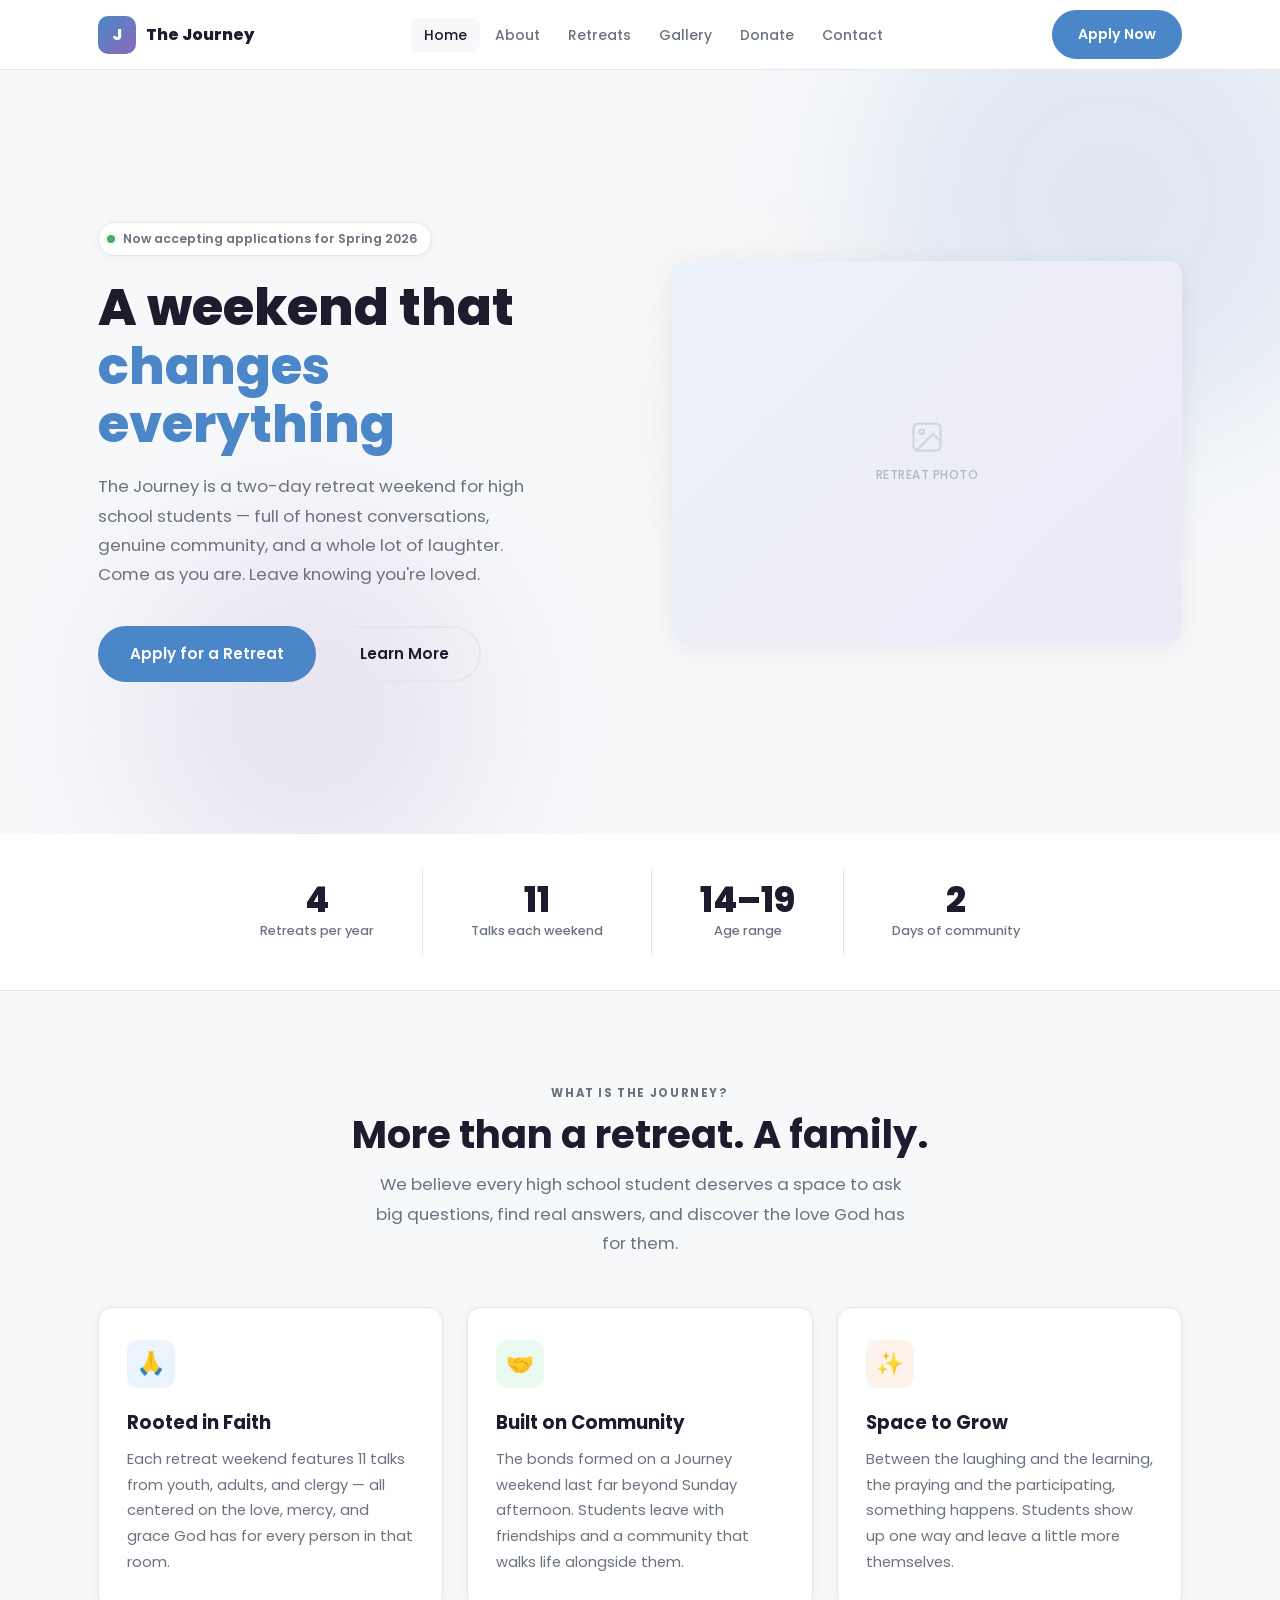
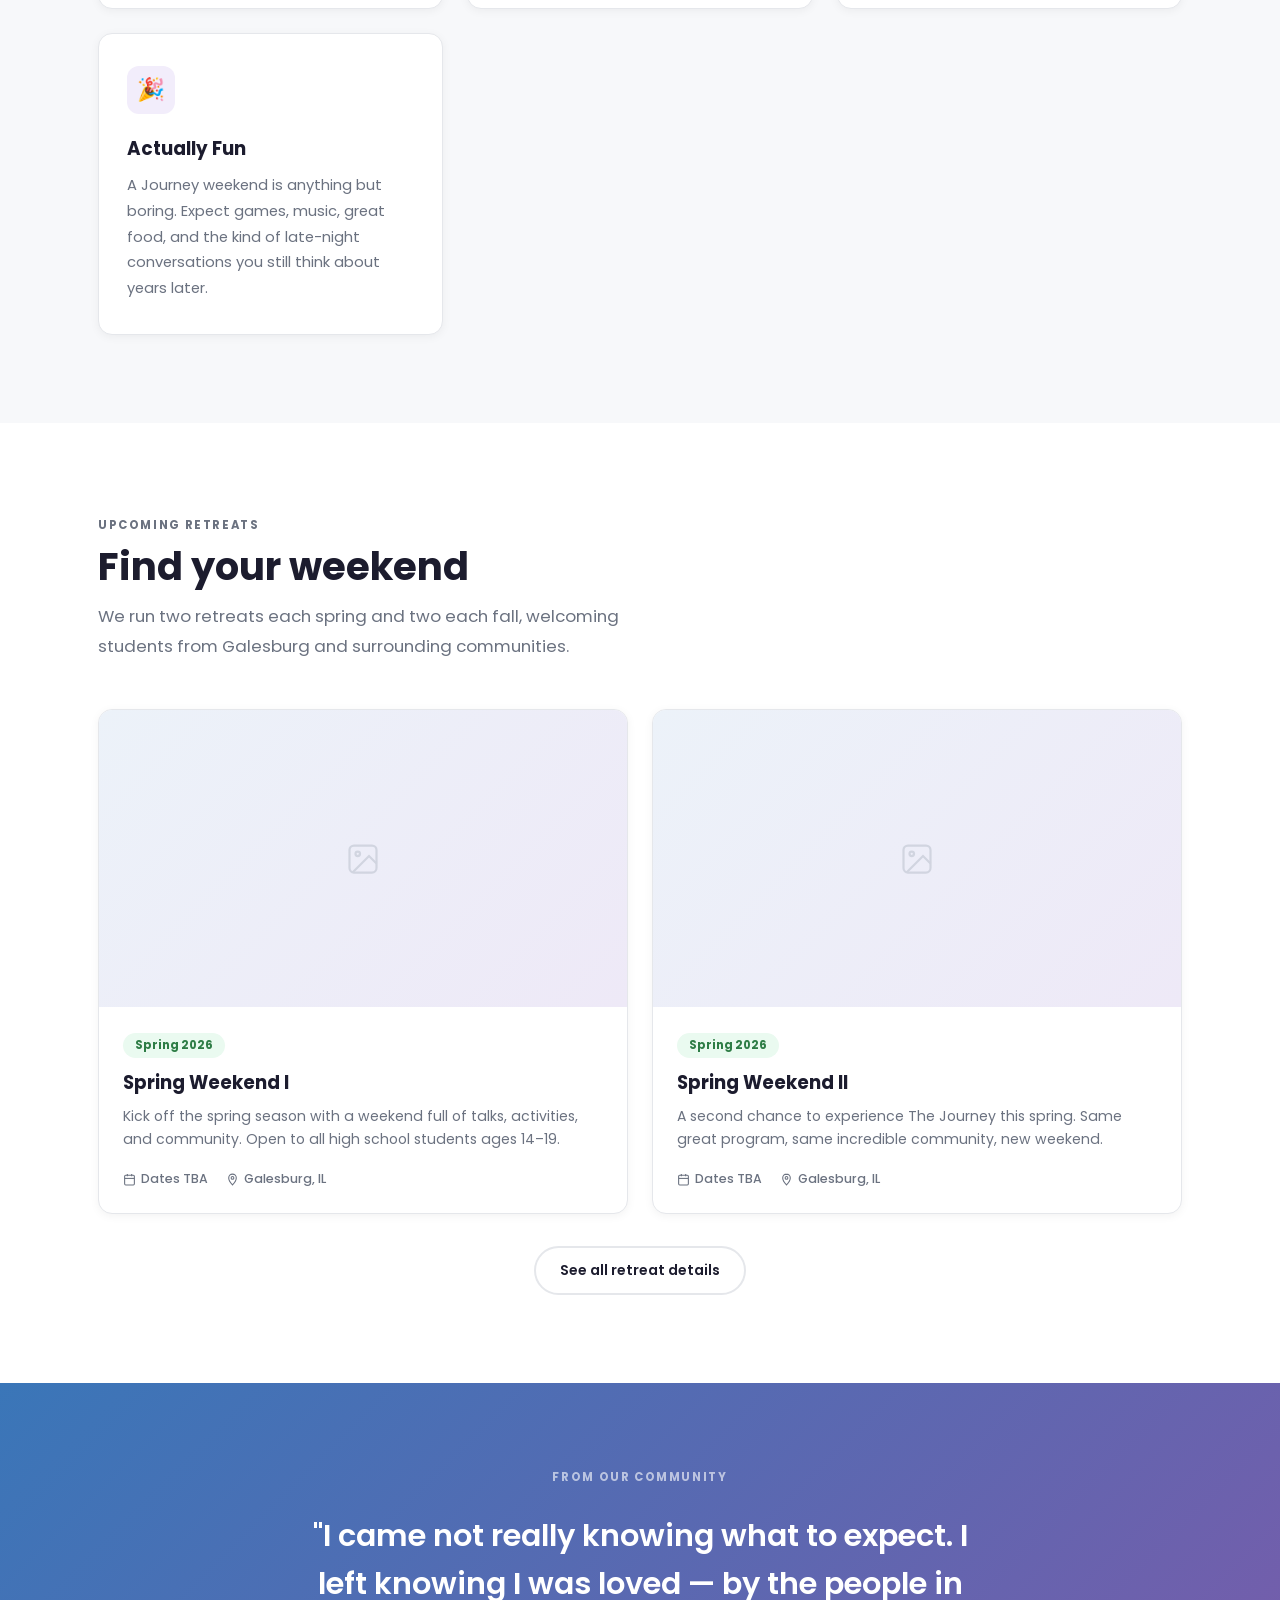
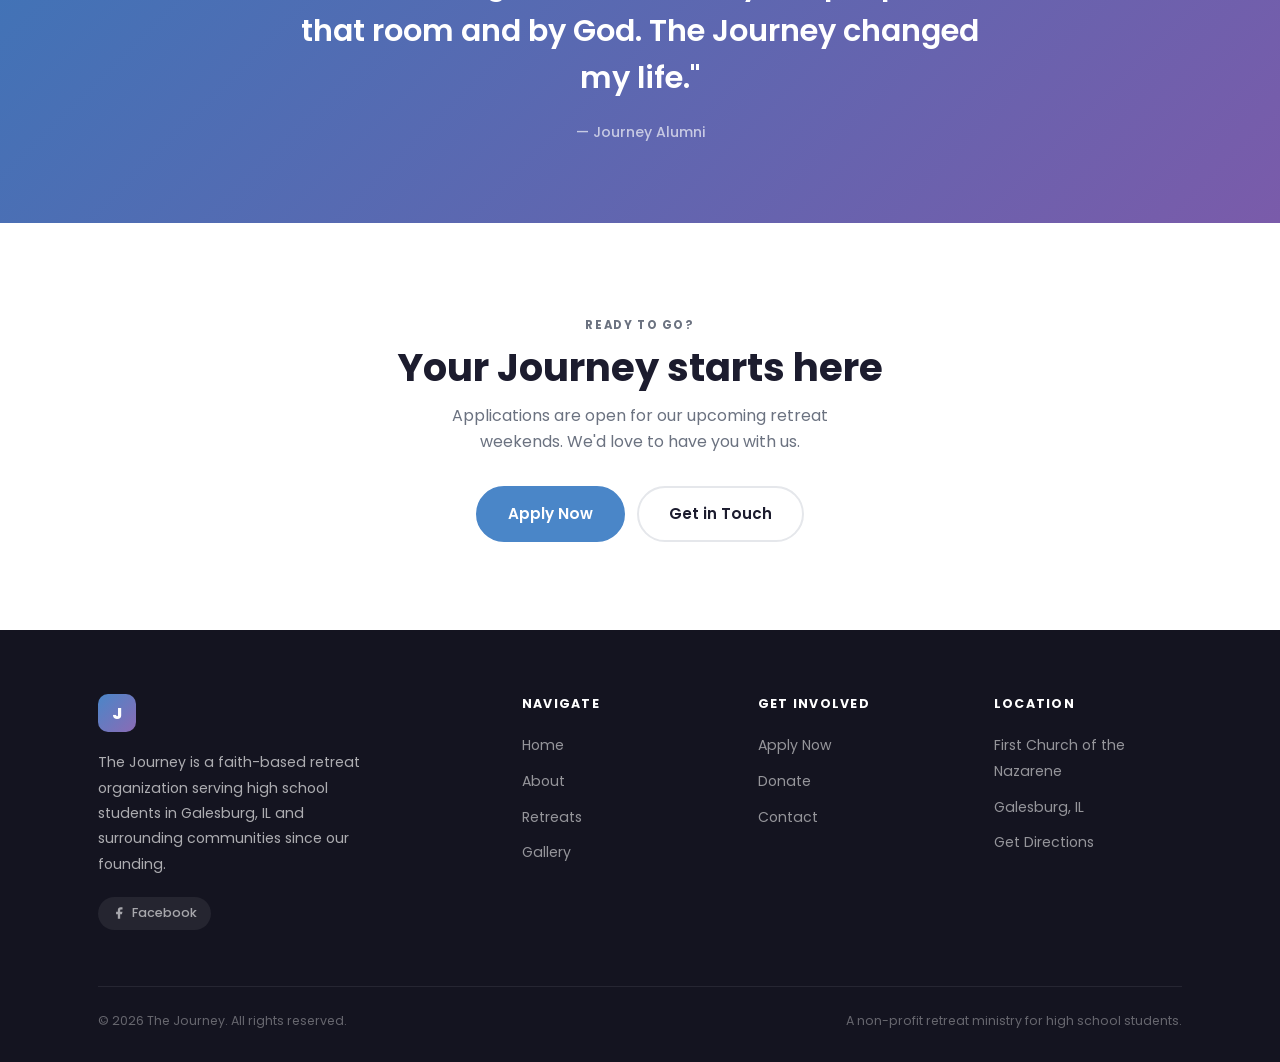
==== index.html @ 5b90a351 "Initial site build for The Journey Plain HTML/CSS/JS static site with 7 pages (Home, About, Retreats" ====
<!DOCTYPE html>
<html lang="en">
<head>
  <meta charset="UTF-8" />
  <meta name="viewport" content="width=device-width, initial-scale=1.0" />
  <title>The Journey — Retreat Weekends for High School Students</title>
  <meta name="description" content="The Journey hosts faith-based retreat weekends for high school students in the Galesburg, IL area. A weekend of laughter, growth, faith, and friendship." />
  <link rel="stylesheet" href="css/styles.css" />
</head>
<body>

  <!-- ===== NAVBAR ===== -->
  <nav class="navbar">
    <div class="container">
      <a href="index.html" class="nav-logo">
        <div class="logo-mark">J</div>
        The Journey
      </a>
      <ul class="nav-links">
        <li><a href="index.html" class="active">Home</a></li>
        <li><a href="about.html">About</a></li>
        <li><a href="retreats.html">Retreats</a></li>
        <li><a href="gallery.html">Gallery</a></li>
        <li><a href="donate.html">Donate</a></li>
        <li><a href="contact.html">Contact</a></li>
      </ul>
      <div class="nav-right">
        <a href="application.html" class="btn btn-primary">Apply Now</a>
        <button class="hamburger" aria-label="Open menu">
          <span></span><span></span><span></span>
        </button>
      </div>
    </div>
  </nav>

  <!-- Mobile Menu -->
  <div class="mobile-menu">
    <a href="index.html">Home</a>
    <a href="about.html">About</a>
    <a href="retreats.html">Retreats</a>
    <a href="gallery.html">Gallery</a>
    <a href="donate.html">Donate</a>
    <a href="contact.html">Contact</a>
    <a href="application.html" class="btn btn-primary">Apply Now</a>
  </div>

  <!-- ===== HERO ===== -->
  <section class="hero">
    <div class="hero-blobs">
      <div class="blob blob-1"></div>
      <div class="blob blob-2"></div>
      <div class="blob blob-3"></div>
    </div>
    <div class="container">
      <div class="hero-content">
        <div class="hero-badge">
          <span class="badge-dot"></span>
          Now accepting applications for Spring 2026
        </div>
        <h1>A weekend that <em>changes everything</em></h1>
        <p class="hero-desc">
          The Journey is a two-day retreat weekend for high school students — full of honest conversations,
          genuine community, and a whole lot of laughter. Come as you are. Leave knowing you're loved.
        </p>
        <div class="hero-actions">
          <a href="application.html" class="btn btn-primary btn-lg">Apply for a Retreat</a>
          <a href="about.html" class="btn btn-ghost btn-lg">Learn More</a>
        </div>
      </div>
      <div class="hero-img-wrap">
        <div class="img-ph">
          <svg viewBox="0 0 24 24" fill="none" stroke="currentColor" stroke-width="1.5">
            <rect x="3" y="3" width="18" height="18" rx="3"/>
            <circle cx="8.5" cy="8.5" r="1.5"/>
            <path d="M21 15l-5-5L5 21"/>
          </svg>
          Retreat Photo
        </div>
      </div>
    </div>
  </section>

  <!-- ===== STATS BAR ===== -->
  <div class="stats-bar">
    <div class="container">
      <div class="stats-grid">
        <div class="stat">
          <div class="stat-num">4</div>
          <div class="stat-label">Retreats per year</div>
        </div>
        <div class="stat">
          <div class="stat-num">11</div>
          <div class="stat-label">Talks each weekend</div>
        </div>
        <div class="stat">
          <div class="stat-num">14–19</div>
          <div class="stat-label">Age range</div>
        </div>
        <div class="stat">
          <div class="stat-num">2</div>
          <div class="stat-label">Days of community</div>
        </div>
      </div>
    </div>
  </div>

  <!-- ===== WHAT IS THE JOURNEY ===== -->
  <section class="section-alt">
    <div class="container">
      <div class="tc">
        <span class="eyebrow">What is The Journey?</span>
        <h2>More than a retreat. A family.</h2>
        <p class="section-lead">
          We believe every high school student deserves a space to ask big questions,
          find real answers, and discover the love God has for them.
        </p>
      </div>
      <div class="cards-grid">
        <div class="card">
          <div class="card-icon card-icon-blue">🙏</div>
          <h3>Rooted in Faith</h3>
          <p>
            Each retreat weekend features 11 talks from youth, adults, and clergy — all centered
            on the love, mercy, and grace God has for every person in that room.
          </p>
        </div>
        <div class="card">
          <div class="card-icon card-icon-green">🤝</div>
          <h3>Built on Community</h3>
          <p>
            The bonds formed on a Journey weekend last far beyond Sunday afternoon.
            Students leave with friendships and a community that walks life alongside them.
          </p>
        </div>
        <div class="card">
          <div class="card-icon card-icon-orange">✨</div>
          <h3>Space to Grow</h3>
          <p>
            Between the laughing and the learning, the praying and the participating,
            something happens. Students show up one way and leave a little more themselves.
          </p>
        </div>
        <div class="card">
          <div class="card-icon card-icon-purple">🎉</div>
          <h3>Actually Fun</h3>
          <p>
            A Journey weekend is anything but boring. Expect games, music, great food,
            and the kind of late-night conversations you still think about years later.
          </p>
        </div>
      </div>
    </div>
  </section>

  <!-- ===== UPCOMING RETREATS ===== -->
  <section>
    <div class="container">
      <span class="eyebrow">Upcoming Retreats</span>
      <h2>Find your weekend</h2>
      <p class="section-lead">
        We run two retreats each spring and two each fall, welcoming students from Galesburg
        and surrounding communities.
      </p>
      <div class="retreat-cards">
        <div class="retreat-card">
          <div class="img-ph">
            <svg viewBox="0 0 24 24" fill="none" stroke="currentColor" stroke-width="1.5">
              <rect x="3" y="3" width="18" height="18" rx="3"/>
              <circle cx="8.5" cy="8.5" r="1.5"/>
              <path d="M21 15l-5-5L5 21"/>
            </svg>
          </div>
          <div class="retreat-card-body">
            <span class="tag tag-spring">Spring 2026</span>
            <h3>Spring Weekend I</h3>
            <p>Kick off the spring season with a weekend full of talks, activities, and community. Open to all high school students ages 14–19.</p>
            <div class="retreat-meta">
              <span>
                <svg viewBox="0 0 24 24" fill="none" stroke="currentColor" stroke-width="2"><rect x="3" y="4" width="18" height="18" rx="2"/><line x1="16" y1="2" x2="16" y2="6"/><line x1="8" y1="2" x2="8" y2="6"/><line x1="3" y1="10" x2="21" y2="10"/></svg>
                Dates TBA
              </span>
              <span>
                <svg viewBox="0 0 24 24" fill="none" stroke="currentColor" stroke-width="2"><path d="M12 2C8.13 2 5 5.13 5 9c0 5.25 7 13 7 13s7-7.75 7-13c0-3.87-3.13-7-7-7z"/><circle cx="12" cy="9" r="2.5"/></svg>
                Galesburg, IL
              </span>
            </div>
          </div>
        </div>
        <div class="retreat-card">
          <div class="img-ph">
            <svg viewBox="0 0 24 24" fill="none" stroke="currentColor" stroke-width="1.5">
              <rect x="3" y="3" width="18" height="18" rx="3"/>
              <circle cx="8.5" cy="8.5" r="1.5"/>
              <path d="M21 15l-5-5L5 21"/>
            </svg>
          </div>
          <div class="retreat-card-body">
            <span class="tag tag-spring">Spring 2026</span>
            <h3>Spring Weekend II</h3>
            <p>A second chance to experience The Journey this spring. Same great program, same incredible community, new weekend.</p>
            <div class="retreat-meta">
              <span>
                <svg viewBox="0 0 24 24" fill="none" stroke="currentColor" stroke-width="2"><rect x="3" y="4" width="18" height="18" rx="2"/><line x1="16" y1="2" x2="16" y2="6"/><line x1="8" y1="2" x2="8" y2="6"/><line x1="3" y1="10" x2="21" y2="10"/></svg>
                Dates TBA
              </span>
              <span>
                <svg viewBox="0 0 24 24" fill="none" stroke="currentColor" stroke-width="2"><path d="M12 2C8.13 2 5 5.13 5 9c0 5.25 7 13 7 13s7-7.75 7-13c0-3.87-3.13-7-7-7z"/><circle cx="12" cy="9" r="2.5"/></svg>
                Galesburg, IL
              </span>
            </div>
          </div>
        </div>
      </div>
      <div style="text-align:center; margin-top: 32px;">
        <a href="retreats.html" class="btn btn-ghost">See all retreat details</a>
      </div>
    </div>
  </section>

  <!-- ===== QUOTE BAND ===== -->
  <div class="quote-band">
    <div class="container">
      <span class="eyebrow">From our community</span>
      <p class="quote-text">
        "I came not really knowing what to expect. I left knowing I was loved — by the people in that room
        and by God. The Journey changed my life."
      </p>
      <p class="quote-attr">— Journey Alumni</p>
    </div>
  </div>

  <!-- ===== CTA SECTION ===== -->
  <section class="cta-section">
    <div class="container">
      <span class="eyebrow">Ready to go?</span>
      <h2>Your Journey starts here</h2>
      <p>Applications are open for our upcoming retreat weekends. We'd love to have you with us.</p>
      <div class="cta-actions">
        <a href="application.html" class="btn btn-primary btn-lg">Apply Now</a>
        <a href="contact.html" class="btn btn-ghost btn-lg">Get in Touch</a>
      </div>
    </div>
  </section>

  <!-- ===== FOOTER ===== -->
  <footer>
    <div class="container">
      <div class="footer-grid">
        <div class="footer-brand">
          <div class="logo-mark">J</div>
          <p>
            The Journey is a faith-based retreat organization serving high school students
            in Galesburg, IL and surrounding communities since our founding.
          </p>
          <div class="footer-social">
            <a href="#" class="social-pill" aria-label="Facebook">
              <svg viewBox="0 0 24 24" fill="currentColor"><path d="M18 2h-3a5 5 0 00-5 5v3H7v4h3v8h4v-8h3l1-4h-4V7a1 1 0 011-1h3z"/></svg>
              Facebook
            </a>
          </div>
        </div>
        <div class="footer-col">
          <h4>Navigate</h4>
          <ul>
            <li><a href="index.html">Home</a></li>
            <li><a href="about.html">About</a></li>
            <li><a href="retreats.html">Retreats</a></li>
            <li><a href="gallery.html">Gallery</a></li>
          </ul>
        </div>
        <div class="footer-col">
          <h4>Get Involved</h4>
          <ul>
            <li><a href="application.html">Apply Now</a></li>
            <li><a href="donate.html">Donate</a></li>
            <li><a href="contact.html">Contact</a></li>
          </ul>
        </div>
        <div class="footer-col">
          <h4>Location</h4>
          <ul>
            <li><a href="#">First Church of the Nazarene</a></li>
            <li><a href="#">Galesburg, IL</a></li>
            <li><a href="contact.html">Get Directions</a></li>
          </ul>
        </div>
      </div>
      <div class="footer-bottom">
        <span>&copy; 2026 The Journey. All rights reserved.</span>
        <span>A non-profit retreat ministry for high school students.</span>
      </div>
    </div>
  </footer>

  <script src="js/main.js"></script>
</body>
</html>
---- css/styles.css ----
/* ============================================================
   The Journey — Main Stylesheet
   ============================================================ */

/* ----- Google Fonts ----- */
@import url('https://fonts.googleapis.com/css2?family=Poppins:wght@400;500;600;700;800&display=swap');

/* ----- Reset ----- */
*, *::before, *::after { box-sizing: border-box; margin: 0; padding: 0; }
html { scroll-behavior: smooth; }
body { font-family: 'Poppins', sans-serif; color: var(--text); background: var(--bg); line-height: 1.6; -webkit-font-smoothing: antialiased; }
img { max-width: 100%; display: block; }
a { color: inherit; text-decoration: none; }
button { cursor: pointer; font-family: 'Poppins', sans-serif; }

/* ----- Design Tokens ----- */
:root {
  --blue:    #4A86C8;
  --green:   #52A66A;
  --orange:  #E88040;
  --purple:  #8B6BB5;

  --blue-light:   #EBF3FC;
  --green-light:  #EAFAF0;
  --orange-light: #FDF3EB;
  --purple-light: #F2EDFB;

  --bg:      #FFFFFF;
  --bg-alt:  #F7F8FA;
  --text:    #1C1C2E;
  --muted:   #6B7280;
  --border:  #E5E7EB;

  --radius:    14px;
  --radius-sm: 8px;
  --shadow:    0 4px 28px rgba(0,0,0,0.07);
  --shadow-sm: 0 2px 10px rgba(0,0,0,0.05);

  --nav-h: 70px;
  --max-w: 1140px;
}

/* ----- Layout ----- */
.container { max-width: var(--max-w); margin: 0 auto; padding: 0 28px; }
section { padding: 88px 0; }
.section-alt { background: var(--bg-alt); }

/* ----- Typography ----- */
h1 { font-size: clamp(2rem, 5vw, 3.2rem); font-weight: 800; line-height: 1.15; }
h2 { font-size: clamp(1.6rem, 3.5vw, 2.4rem); font-weight: 700; line-height: 1.2; }
h3 { font-size: 1.15rem; font-weight: 700; }
h4 { font-size: 0.95rem; font-weight: 600; }

.eyebrow {
  display: inline-block;
  font-size: 0.72rem;
  font-weight: 700;
  letter-spacing: 0.14em;
  text-transform: uppercase;
  color: var(--muted);
  margin-bottom: 10px;
}

.section-lead {
  font-size: 1.05rem;
  color: var(--muted);
  max-width: 540px;
  margin-top: 12px;
  line-height: 1.75;
}

.tc { text-align: center; }
.tc .section-lead { margin-left: auto; margin-right: auto; }

/* ----- Color Bar Decorator ----- */
.color-bar {
  display: flex;
  gap: 5px;
  margin-bottom: 18px;
}
.color-bar span {
  display: block;
  height: 4px;
  border-radius: 100px;
}
.color-bar .cb-blue   { width: 28px; background: var(--blue); }
.color-bar .cb-green  { width: 18px; background: var(--green); }
.color-bar .cb-orange { width: 12px; background: var(--orange); }
.color-bar .cb-purple { width: 20px; background: var(--purple); }

/* ----- Buttons ----- */
.btn {
  display: inline-flex;
  align-items: center;
  gap: 8px;
  padding: 11px 24px;
  border-radius: 100px;
  font-weight: 600;
  font-size: 0.88rem;
  border: 2px solid transparent;
  transition: all 0.2s;
}
.btn-primary {
  background: var(--blue);
  color: #fff;
  border-color: var(--blue);
}
.btn-primary:hover {
  background: #3a76b5;
  border-color: #3a76b5;
  transform: translateY(-1px);
  box-shadow: 0 6px 18px rgba(74,134,200,0.32);
}
.btn-ghost {
  background: transparent;
  color: var(--text);
  border-color: var(--border);
}
.btn-ghost:hover {
  border-color: var(--blue);
  color: var(--blue);
}
.btn-white {
  background: #fff;
  color: var(--blue);
  border-color: #fff;
}
.btn-white:hover {
  background: #EBF3FC;
  box-shadow: 0 4px 14px rgba(0,0,0,0.1);
}
.btn-lg { padding: 14px 30px; font-size: 0.95rem; }
.btn svg { width: 16px; height: 16px; flex-shrink: 0; }


/* ================================================================
   NAVBAR
   ================================================================ */
.navbar {
  position: sticky;
  top: 0;
  z-index: 200;
  height: var(--nav-h);
  background: rgba(255,255,255,0.95);
  backdrop-filter: blur(12px);
  border-bottom: 1px solid var(--border);
}
.navbar .container {
  height: 100%;
  display: flex;
  align-items: center;
  justify-content: space-between;
  gap: 24px;
}

/* Logo */
.nav-logo {
  display: flex;
  align-items: center;
  gap: 10px;
  font-weight: 800;
  font-size: 1rem;
  color: var(--text);
  white-space: nowrap;
}
.logo-mark {
  width: 38px;
  height: 38px;
  border-radius: 10px;
  background: linear-gradient(135deg, var(--blue) 0%, var(--purple) 100%);
  display: flex;
  align-items: center;
  justify-content: center;
  color: #fff;
  font-weight: 800;
  font-size: 1rem;
  flex-shrink: 0;
}
/* When actual logo image is swapped in */
.logo-mark img { width: 100%; height: 100%; object-fit: contain; border-radius: 10px; }

/* Links */
.nav-links {
  display: flex;
  list-style: none;
  gap: 2px;
}
.nav-links a {
  padding: 7px 13px;
  border-radius: var(--radius-sm);
  font-size: 0.87rem;
  font-weight: 500;
  color: var(--muted);
  transition: color 0.18s, background 0.18s;
}
.nav-links a:hover,
.nav-links a.active {
  color: var(--text);
  background: var(--bg-alt);
}
.nav-right { display: flex; align-items: center; gap: 10px; }

/* Hamburger */
.hamburger {
  display: none;
  flex-direction: column;
  gap: 5px;
  background: none;
  border: none;
  padding: 6px;
}
.hamburger span {
  display: block;
  width: 22px;
  height: 2px;
  background: var(--text);
  border-radius: 2px;
  transition: all 0.28s;
}
.hamburger.open span:nth-child(1) { transform: translateY(7px) rotate(45deg); }
.hamburger.open span:nth-child(2) { opacity: 0; }
.hamburger.open span:nth-child(3) { transform: translateY(-7px) rotate(-45deg); }

/* Mobile Nav Overlay */
.mobile-menu {
  display: none;
  position: fixed;
  inset: 0;
  top: var(--nav-h);
  background: #fff;
  z-index: 190;
  flex-direction: column;
  padding: 32px 28px;
  gap: 6px;
  border-top: 1px solid var(--border);
}
.mobile-menu.open { display: flex; }
.mobile-menu a {
  padding: 13px 0;
  font-size: 1.1rem;
  font-weight: 600;
  color: var(--text);
  border-bottom: 1px solid var(--border);
}
.mobile-menu a:last-of-type { border-bottom: none; }
.mobile-menu .btn { margin-top: 16px; width: fit-content; }


/* ================================================================
   FOOTER
   ================================================================ */
footer {
  background: #141420;
  color: rgba(255,255,255,0.65);
  padding: 64px 0 32px;
}
.footer-grid {
  display: grid;
  grid-template-columns: 2fr 1fr 1fr 1fr;
  gap: 48px;
  margin-bottom: 56px;
}
.footer-brand .logo-mark { margin-bottom: 18px; }
.footer-brand p { font-size: 0.88rem; line-height: 1.8; max-width: 270px; }

.footer-social { display: flex; gap: 10px; margin-top: 20px; }
.social-pill {
  display: flex;
  align-items: center;
  gap: 6px;
  padding: 6px 14px;
  border-radius: 100px;
  background: rgba(255,255,255,0.07);
  font-size: 0.8rem;
  font-weight: 500;
  color: rgba(255,255,255,0.6);
  transition: background 0.2s, color 0.2s;
}
.social-pill:hover { background: rgba(255,255,255,0.14); color: #fff; }
.social-pill svg { width: 14px; height: 14px; }

.footer-col h4 {
  color: #fff;
  font-size: 0.78rem;
  font-weight: 700;
  letter-spacing: 0.1em;
  text-transform: uppercase;
  margin-bottom: 18px;
}
.footer-col ul { list-style: none; display: flex; flex-direction: column; gap: 10px; }
.footer-col a {
  font-size: 0.88rem;
  color: rgba(255,255,255,0.55);
  transition: color 0.18s;
}
.footer-col a:hover { color: #fff; }

.footer-bottom {
  border-top: 1px solid rgba(255,255,255,0.08);
  padding-top: 24px;
  display: flex;
  justify-content: space-between;
  align-items: center;
  font-size: 0.78rem;
  color: rgba(255,255,255,0.35);
  flex-wrap: wrap;
  gap: 8px;
}


/* ================================================================
   IMAGE PLACEHOLDERS
   ================================================================ */
.img-ph {
  background: linear-gradient(135deg, #ECF2F9 0%, #EEE9F7 100%);
  display: flex;
  flex-direction: column;
  align-items: center;
  justify-content: center;
  gap: 10px;
  color: #b0b8c4;
  font-size: 0.76rem;
  font-weight: 500;
  letter-spacing: 0.04em;
  text-transform: uppercase;
}
.img-ph svg { opacity: 0.45; width: 36px; height: 36px; }


/* ================================================================
   PAGE HERO (inner pages)
   ================================================================ */
.page-hero {
  background: var(--bg-alt);
  padding: 64px 0 52px;
  border-bottom: 1px solid var(--border);
}
.page-hero .color-bar { margin-bottom: 14px; }
.page-hero h1 { margin-bottom: 10px; }
.page-hero .section-lead { margin-top: 0; }
.page-hero.tc .section-lead { margin-left: auto; margin-right: auto; }


/* ================================================================
   HOME — HERO
   ================================================================ */
.hero {
  position: relative;
  min-height: calc(92vh - var(--nav-h));
  display: flex;
  align-items: center;
  overflow: hidden;
  background: var(--bg-alt);
}
.hero-blobs {
  position: absolute;
  inset: 0;
  pointer-events: none;
  overflow: hidden;
}
.blob {
  position: absolute;
  border-radius: 50%;
  filter: blur(72px);
  opacity: 0.13;
}
.blob-1 { width: 500px; height: 500px; background: var(--blue);   top: -120px; right: -80px; }
.blob-2 { width: 360px; height: 360px; background: var(--purple); bottom: -60px; left: 10%;  }
.blob-3 { width: 240px; height: 240px; background: var(--orange); top: 30%;    right: 28%; opacity: 0.09; }

.hero .container {
  position: relative;
  z-index: 1;
  display: grid;
  grid-template-columns: 1fr 1fr;
  gap: 64px;
  align-items: center;
  padding-top: 64px;
  padding-bottom: 64px;
}
.hero-badge {
  display: inline-flex;
  align-items: center;
  gap: 8px;
  background: #fff;
  border: 1px solid var(--border);
  border-radius: 100px;
  padding: 6px 14px 6px 8px;
  font-size: 0.77rem;
  font-weight: 600;
  color: var(--muted);
  margin-bottom: 22px;
  box-shadow: var(--shadow-sm);
}
.badge-dot {
  width: 8px;
  height: 8px;
  border-radius: 50%;
  background: var(--green);
  box-shadow: 0 0 0 3px var(--green-light);
}
.hero h1 { margin-bottom: 18px; }
.hero h1 em { font-style: normal; color: var(--blue); }
.hero-desc {
  font-size: 1.05rem;
  color: var(--muted);
  line-height: 1.75;
  margin-bottom: 36px;
  max-width: 440px;
}
.hero-actions { display: flex; gap: 12px; flex-wrap: wrap; }

.hero-img-wrap {
  border-radius: var(--radius);
  overflow: hidden;
  box-shadow: var(--shadow);
}
.hero-img-wrap .img-ph { aspect-ratio: 4/3; width: 100%; }


/* ================================================================
   HOME — STATS BAR
   ================================================================ */
.stats-bar {
  background: #fff;
  border-bottom: 1px solid var(--border);
  padding: 36px 0;
}
.stats-grid {
  display: flex;
  justify-content: center;
  align-items: center;
  gap: 0;
  flex-wrap: wrap;
}
.stat {
  text-align: center;
  padding: 12px 48px;
  border-right: 1px solid var(--border);
}
.stat:last-child { border-right: none; }
.stat-num {
  font-size: 2.2rem;
  font-weight: 800;
  color: var(--text);
  line-height: 1;
  margin-bottom: 4px;
}
.stat-label {
  font-size: 0.8rem;
  color: var(--muted);
  font-weight: 500;
}


/* ================================================================
   HOME — CARDS GRID (What is The Journey)
   ================================================================ */
.cards-grid {
  display: grid;
  grid-template-columns: repeat(auto-fit, minmax(270px, 1fr));
  gap: 24px;
  margin-top: 48px;
}
.card {
  background: #fff;
  border: 1px solid var(--border);
  border-radius: var(--radius);
  padding: 32px 28px;
  box-shadow: var(--shadow-sm);
  transition: transform 0.22s, box-shadow 0.22s;
}
.card:hover { transform: translateY(-5px); box-shadow: var(--shadow); }
.card-icon {
  width: 48px;
  height: 48px;
  border-radius: 12px;
  display: flex;
  align-items: center;
  justify-content: center;
  font-size: 1.4rem;
  margin-bottom: 20px;
}
.card-icon-blue   { background: var(--blue-light); }
.card-icon-green  { background: var(--green-light); }
.card-icon-orange { background: var(--orange-light); }
.card-icon-purple { background: var(--purple-light); }
.card h3 { margin-bottom: 10px; }
.card p { color: var(--muted); font-size: 0.92rem; line-height: 1.75; }


/* ================================================================
   HOME — RETREATS PREVIEW
   ================================================================ */
.retreat-cards { display: grid; grid-template-columns: 1fr 1fr; gap: 24px; margin-top: 48px; }
.retreat-card {
  background: #fff;
  border: 1px solid var(--border);
  border-radius: var(--radius);
  overflow: hidden;
  box-shadow: var(--shadow-sm);
  transition: transform 0.22s, box-shadow 0.22s;
}
.retreat-card:hover { transform: translateY(-5px); box-shadow: var(--shadow); }
.retreat-card .img-ph { aspect-ratio: 16/9; width: 100%; }
.retreat-card-body { padding: 24px; }
.tag {
  display: inline-block;
  padding: 3px 12px;
  border-radius: 100px;
  font-size: 0.72rem;
  font-weight: 700;
  margin-bottom: 10px;
}
.tag-spring { background: var(--green-light); color: #2e7d46; }
.tag-fall   { background: var(--orange-light); color: #b55a1a; }
.tag-blue   { background: var(--blue-light);   color: #2a62a0; }
.tag-purple { background: var(--purple-light); color: #62449a; }
.retreat-card h3 { margin-bottom: 8px; }
.retreat-card p  { color: var(--muted); font-size: 0.88rem; line-height: 1.65; margin-bottom: 18px; }
.retreat-meta {
  display: flex;
  gap: 18px;
  font-size: 0.78rem;
  color: var(--muted);
  font-weight: 500;
}
.retreat-meta span { display: flex; align-items: center; gap: 5px; }
.retreat-meta svg { width: 13px; height: 13px; }


/* ================================================================
   HOME — QUOTE BAND
   ================================================================ */
.quote-band {
  background: linear-gradient(135deg, #3a76b8 0%, #7a5baa 100%);
  color: #fff;
  text-align: center;
  padding: 80px 0;
}
.quote-band .eyebrow { color: rgba(255,255,255,0.6); }
.quote-text {
  font-size: clamp(1.3rem, 3vw, 1.9rem);
  font-weight: 600;
  line-height: 1.55;
  max-width: 680px;
  margin: 16px auto 20px;
}
.quote-attr {
  font-size: 0.88rem;
  color: rgba(255,255,255,0.65);
  font-weight: 500;
}


/* ================================================================
   HOME — CTA SECTION
   ================================================================ */
.cta-section {
  text-align: center;
}
.cta-section h2 { margin-bottom: 12px; }
.cta-section p  { color: var(--muted); max-width: 460px; margin: 0 auto 32px; font-size: 1rem; }
.cta-actions { display: flex; justify-content: center; gap: 12px; flex-wrap: wrap; }


/* ================================================================
   ABOUT PAGE
   ================================================================ */
.split-grid {
  display: grid;
  grid-template-columns: 1fr 1fr;
  gap: 72px;
  align-items: center;
}
.split-grid.reverse { direction: rtl; }
.split-grid.reverse > * { direction: ltr; }

.split-img {
  border-radius: var(--radius);
  overflow: hidden;
  box-shadow: var(--shadow);
}
.split-img .img-ph { aspect-ratio: 5/4; width: 100%; }

.split-text .color-bar { margin-bottom: 12px; }
.split-text h2 { margin-bottom: 14px; }
.split-text p   { color: var(--muted); line-height: 1.8; font-size: 0.95rem; margin-bottom: 14px; }
.split-text p:last-of-type { margin-bottom: 24px; }

/* Values */
.values-grid {
  display: grid;
  grid-template-columns: repeat(2, 1fr);
  gap: 20px;
  margin-top: 48px;
}
.value-card {
  background: #fff;
  border: 1px solid var(--border);
  border-radius: var(--radius);
  padding: 26px 24px;
  box-shadow: var(--shadow-sm);
}
.value-card .card-icon { margin-bottom: 14px; }
.value-card h3 { font-size: 1rem; margin-bottom: 8px; }
.value-card p  { font-size: 0.87rem; color: var(--muted); line-height: 1.7; }

/* Team */
.team-grid {
  display: grid;
  grid-template-columns: repeat(auto-fit, minmax(200px, 1fr));
  gap: 24px;
  margin-top: 48px;
}
.team-card { text-align: center; }
.team-avatar {
  border-radius: var(--radius);
  overflow: hidden;
  margin-bottom: 14px;
  box-shadow: var(--shadow-sm);
}
.team-avatar .img-ph { aspect-ratio: 1; width: 100%; }
.team-card h3 { font-size: 0.95rem; margin-bottom: 3px; }
.team-card p  { font-size: 0.8rem;  color: var(--muted); }


/* ================================================================
   RETREATS PAGE
   ================================================================ */
.expect-grid {
  display: grid;
  grid-template-columns: repeat(auto-fit, minmax(260px, 1fr));
  gap: 24px;
  margin-top: 48px;
}

/* Schedule */
.schedule-card {
  background: #fff;
  border: 1px solid var(--border);
  border-radius: var(--radius);
  overflow: hidden;
  box-shadow: var(--shadow-sm);
}
.schedule-head {
  padding: 18px 24px;
  font-size: 0.88rem;
  font-weight: 700;
  color: #fff;
}
.schedule-head-blue   { background: var(--blue); }
.schedule-head-orange { background: var(--orange); }
.schedule-item {
  display: flex;
  gap: 16px;
  padding: 14px 24px;
  border-bottom: 1px solid var(--border);
  font-size: 0.88rem;
}
.schedule-item:last-child { border-bottom: none; }
.sched-time { color: var(--muted); font-size: 0.75rem; font-weight: 600; min-width: 56px; padding-top: 2px; }
.sched-desc { line-height: 1.55; }

/* Upcoming retreats */
.upcoming-grid { display: flex; flex-direction: column; gap: 14px; margin-top: 48px; }
.upcoming-item {
  display: flex;
  align-items: center;
  justify-content: space-between;
  gap: 20px;
  background: #fff;
  border: 1px solid var(--border);
  border-radius: var(--radius);
  padding: 20px 24px;
  box-shadow: var(--shadow-sm);
  transition: transform 0.2s;
}
.upcoming-item:hover { transform: translateX(4px); }
.upcoming-date-box { text-align: center; min-width: 52px; }
.up-month { font-size: 0.65rem; font-weight: 700; text-transform: uppercase; letter-spacing: 0.08em; color: var(--muted); }
.up-day   { font-size: 2rem; font-weight: 800; line-height: 1; color: var(--text); }
.upcoming-divider { width: 1px; background: var(--border); align-self: stretch; }
.upcoming-info { flex: 1; }
.upcoming-info h4 { margin-bottom: 4px; }
.upcoming-info p  { font-size: 0.83rem; color: var(--muted); }

/* FAQ */
.faq-list { margin-top: 48px; display: flex; flex-direction: column; gap: 12px; }
.faq-item {
  background: #fff;
  border: 1px solid var(--border);
  border-radius: var(--radius);
  overflow: hidden;
}
.faq-question {
  width: 100%;
  text-align: left;
  padding: 20px 24px;
  background: none;
  border: none;
  font-size: 0.95rem;
  font-weight: 600;
  color: var(--text);
  display: flex;
  justify-content: space-between;
  align-items: center;
  gap: 16px;
}
.faq-question svg { flex-shrink: 0; transition: transform 0.25s; }
.faq-item.open .faq-question svg { transform: rotate(180deg); }
.faq-answer {
  display: none;
  padding: 0 24px 20px;
  font-size: 0.9rem;
  color: var(--muted);
  line-height: 1.75;
}
.faq-item.open .faq-answer { display: block; }


/* ================================================================
   GALLERY PAGE
   ================================================================ */
.gallery-filters {
  display: flex;
  gap: 8px;
  flex-wrap: wrap;
  margin-bottom: 40px;
}
.filter-btn {
  padding: 7px 18px;
  border-radius: 100px;
  border: 1.5px solid var(--border);
  background: #fff;
  font-size: 0.83rem;
  font-weight: 600;
  color: var(--muted);
  transition: all 0.18s;
}
.filter-btn:hover,
.filter-btn.active {
  border-color: var(--blue);
  background: var(--blue-light);
  color: var(--blue);
}
.gallery-grid {
  display: grid;
  grid-template-columns: repeat(3, 1fr);
  gap: 16px;
}
.g-item { border-radius: var(--radius-sm); overflow: hidden; }
.g-item .img-ph { width: 100%; aspect-ratio: 4/3; }
.g-item.wide { grid-column: span 2; }
.g-item.wide .img-ph { aspect-ratio: 16/7; }
.g-item.tall .img-ph { aspect-ratio: 3/4; }


/* ================================================================
   DONATE PAGE
   ================================================================ */
.donate-split {
  display: grid;
  grid-template-columns: 1fr 1.15fr;
  gap: 72px;
  align-items: start;
}
.impact-list { display: flex; flex-direction: column; gap: 18px; margin-top: 32px; }
.impact-item { display: flex; gap: 16px; align-items: flex-start; }
.impact-icon {
  width: 44px;
  height: 44px;
  border-radius: 10px;
  display: flex;
  align-items: center;
  justify-content: center;
  font-size: 1.2rem;
  flex-shrink: 0;
}
.impact-item h4 { margin-bottom: 3px; font-size: 0.92rem; }
.impact-item p  { font-size: 0.84rem; color: var(--muted); line-height: 1.65; }

.donate-box {
  background: #fff;
  border: 1px solid var(--border);
  border-radius: var(--radius);
  padding: 38px 36px;
  box-shadow: var(--shadow);
}
.donate-box h3 { margin-bottom: 24px; }

.amount-grid {
  display: grid;
  grid-template-columns: repeat(3, 1fr);
  gap: 10px;
  margin-bottom: 16px;
}
.amount-btn {
  padding: 14px 8px;
  border: 2px solid var(--border);
  border-radius: 10px;
  background: #fff;
  font-size: 1rem;
  font-weight: 700;
  color: var(--text);
  transition: all 0.18s;
}
.amount-btn:hover,
.amount-btn.active {
  border-color: var(--blue);
  background: var(--blue-light);
  color: var(--blue);
}

.form-group { margin-bottom: 18px; }
.form-group label {
  display: block;
  font-size: 0.82rem;
  font-weight: 600;
  margin-bottom: 7px;
  color: var(--text);
}
.form-group input,
.form-group select,
.form-group textarea {
  width: 100%;
  padding: 11px 15px;
  border: 1.5px solid var(--border);
  border-radius: var(--radius-sm);
  font-family: 'Poppins', sans-serif;
  font-size: 0.88rem;
  color: var(--text);
  outline: none;
  transition: border-color 0.18s, box-shadow 0.18s;
  background: #fff;
}
.form-group input:focus,
.form-group select:focus,
.form-group textarea:focus {
  border-color: var(--blue);
  box-shadow: 0 0 0 3px rgba(74,134,200,0.12);
}
.form-note { font-size: 0.76rem; color: var(--muted); margin-top: 12px; text-align: center; }


/* ================================================================
   CONTACT PAGE
   ================================================================ */
.contact-split {
  display: grid;
  grid-template-columns: 1fr 1.4fr;
  gap: 72px;
  align-items: start;
}
.contact-info-list { display: flex; flex-direction: column; gap: 24px; }
.ci-item { display: flex; gap: 16px; align-items: flex-start; }
.ci-icon {
  width: 44px;
  height: 44px;
  border-radius: 10px;
  display: flex;
  align-items: center;
  justify-content: center;
  font-size: 1.15rem;
  flex-shrink: 0;
}
.ci-item h4 { margin-bottom: 3px; }
.ci-item p  { font-size: 0.88rem; color: var(--muted); line-height: 1.6; }
.ci-item a  { color: var(--blue); }

.contact-form-box {
  background: #fff;
  border: 1px solid var(--border);
  border-radius: var(--radius);
  padding: 38px 36px;
  box-shadow: var(--shadow);
}
.contact-form-box h3 { margin-bottom: 24px; }
.form-row { display: grid; grid-template-columns: 1fr 1fr; gap: 16px; }
.form-group textarea { resize: vertical; min-height: 130px; }


/* ================================================================
   APPLICATION PAGE
   ================================================================ */
.app-wrap { max-width: 860px; margin: 0 auto; }
.app-intro {
  background: var(--blue-light);
  border: 1px solid #cfe0f5;
  border-radius: var(--radius);
  padding: 24px 28px;
  margin-bottom: 36px;
  display: flex;
  gap: 16px;
  align-items: flex-start;
}
.app-intro-icon { font-size: 1.5rem; flex-shrink: 0; margin-top: 2px; }
.app-intro h4 { margin-bottom: 4px; }
.app-intro p  { font-size: 0.88rem; color: var(--muted); line-height: 1.65; }

.jotform-frame {
  border-radius: var(--radius);
  overflow: hidden;
  border: 1px solid var(--border);
  box-shadow: var(--shadow-sm);
}
.jotform-frame iframe {
  display: block;
  width: 100%;
  border: none;
}


/* ================================================================
   RESPONSIVE
   ================================================================ */
@media (max-width: 960px) {
  .hero .container  { grid-template-columns: 1fr; text-align: center; gap: 40px; padding-top: 52px; padding-bottom: 52px; }
  .hero-desc        { max-width: 520px; margin-left: auto; margin-right: auto; }
  .hero-actions     { justify-content: center; }
  .hero-img-wrap    { max-width: 480px; margin: 0 auto; }

  .split-grid,
  .donate-split,
  .contact-split    { grid-template-columns: 1fr; gap: 40px; }
  .split-grid.reverse { direction: ltr; }

  .retreat-cards    { grid-template-columns: 1fr; }

  .footer-grid      { grid-template-columns: 1fr 1fr; gap: 36px; }

  .gallery-grid     { grid-template-columns: repeat(2, 1fr); }
  .g-item.wide      { grid-column: span 2; }
  .g-item.tall .img-ph { aspect-ratio: 4/3; }
}

@media (max-width: 680px) {
  section { padding: 60px 0; }
  .container { padding: 0 20px; }

  .nav-links, .nav-right .btn { display: none; }
  .hamburger { display: flex; }

  .stat { padding: 10px 28px; }

  .values-grid { grid-template-columns: 1fr; }
  .form-row    { grid-template-columns: 1fr; }
  .amount-grid { grid-template-columns: repeat(2, 1fr); }

  .footer-grid { grid-template-columns: 1fr; gap: 28px; }

  .gallery-grid { grid-template-columns: 1fr; }
  .g-item.wide  { grid-column: span 1; }
  .g-item.wide .img-ph { aspect-ratio: 4/3; }

  .donate-box { padding: 28px 22px; }
  .contact-form-box { padding: 28px 22px; }
}
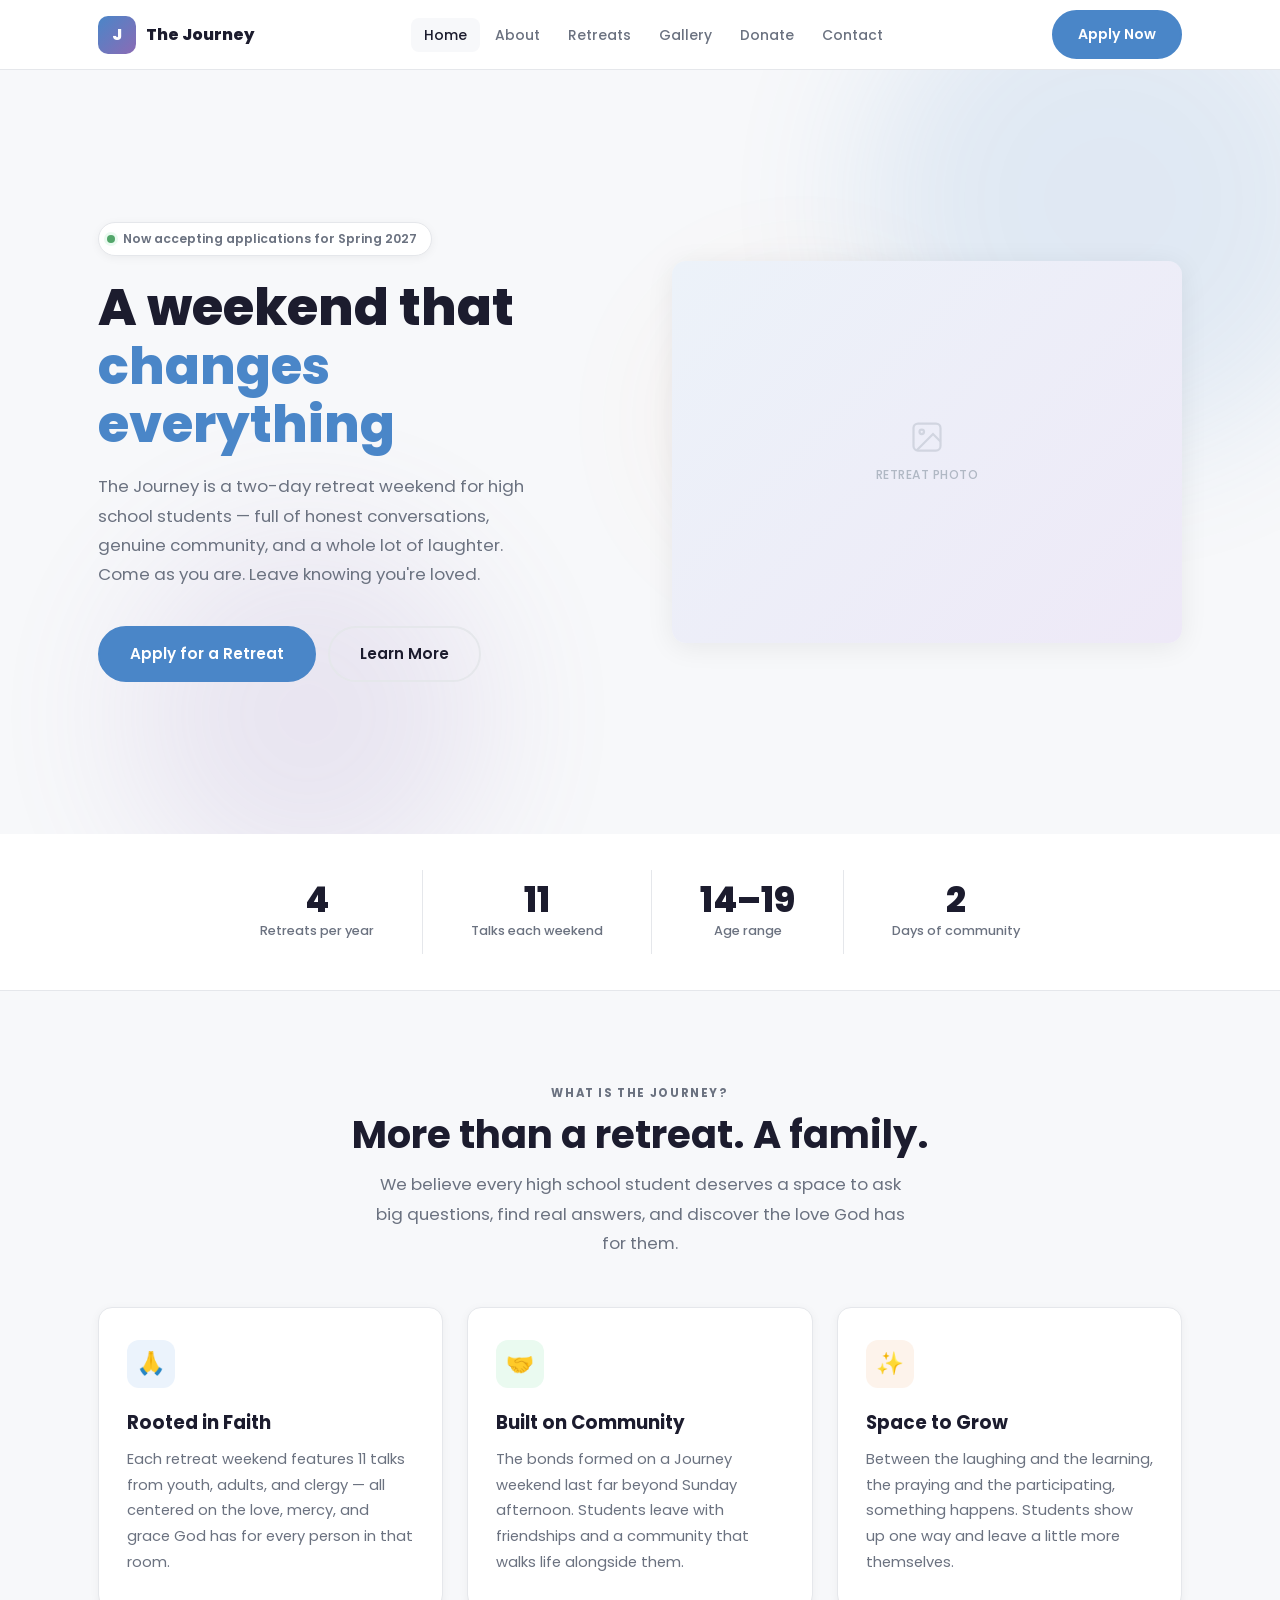
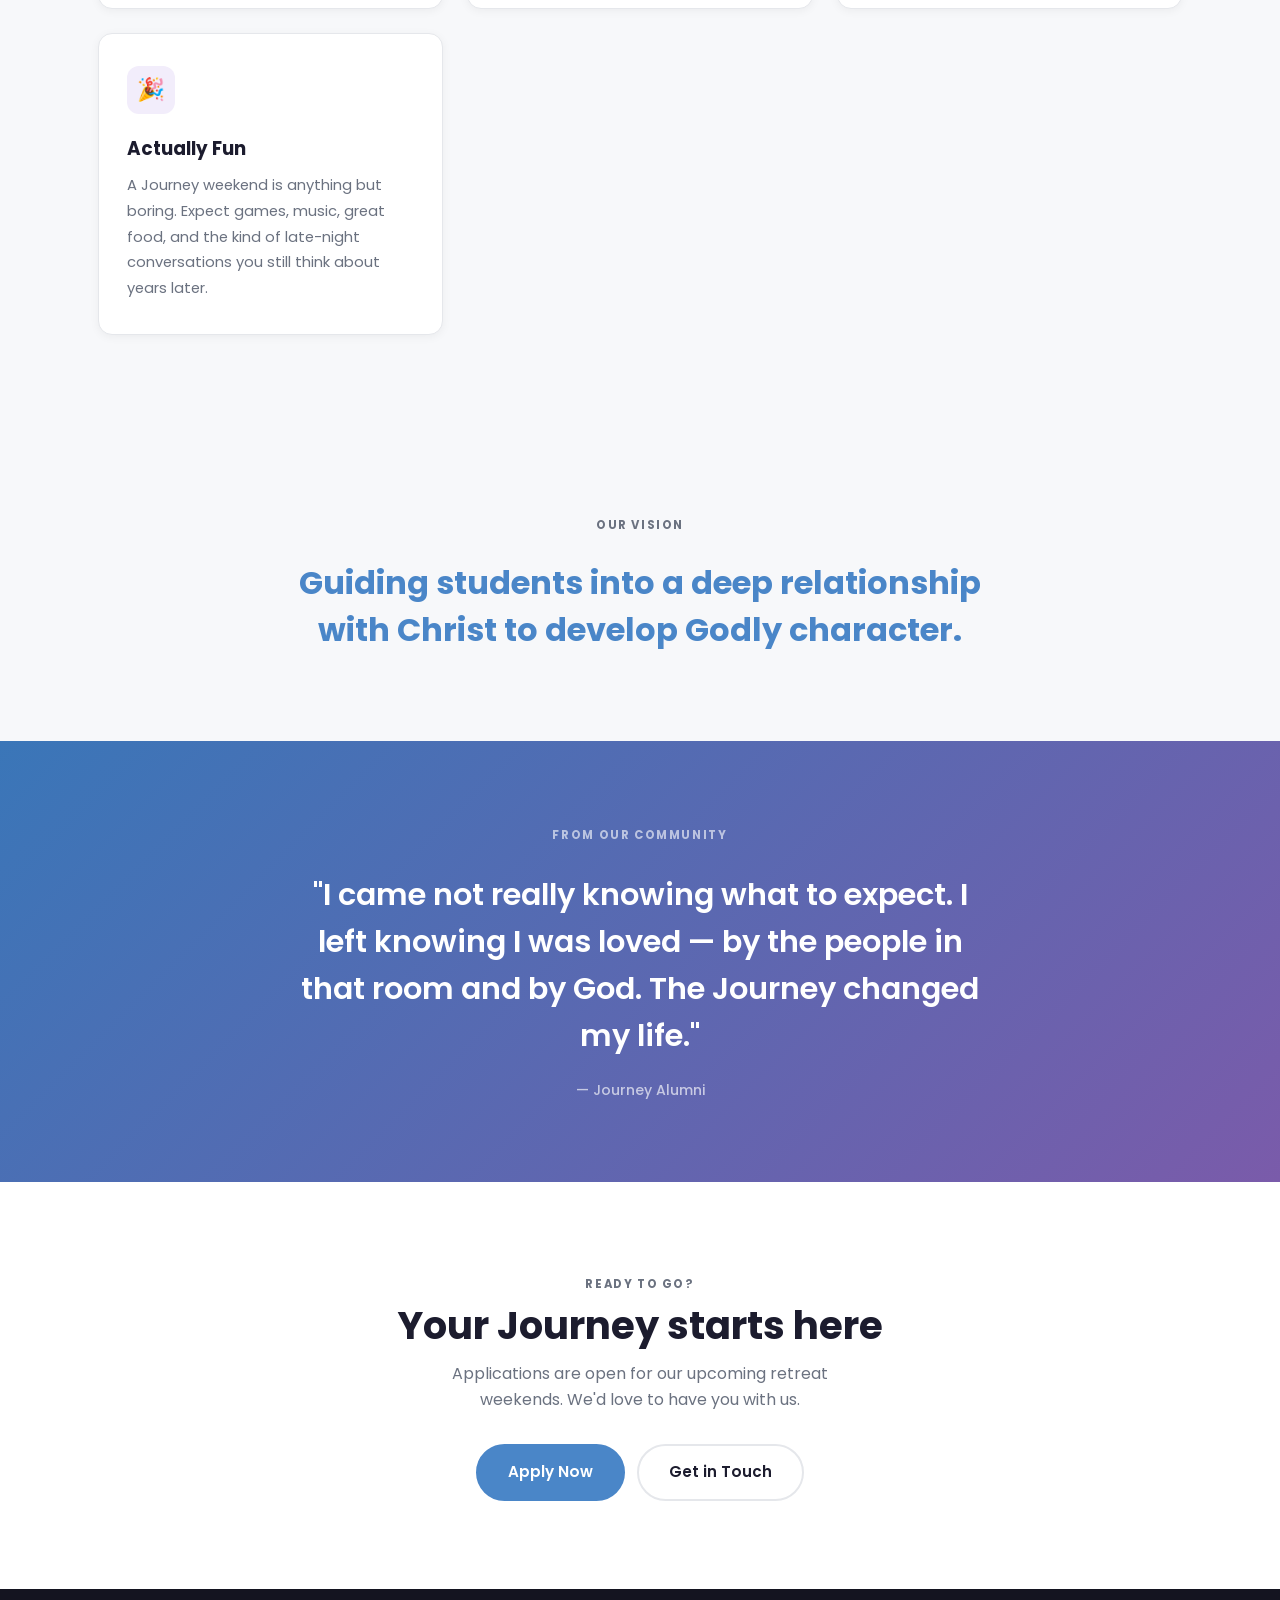
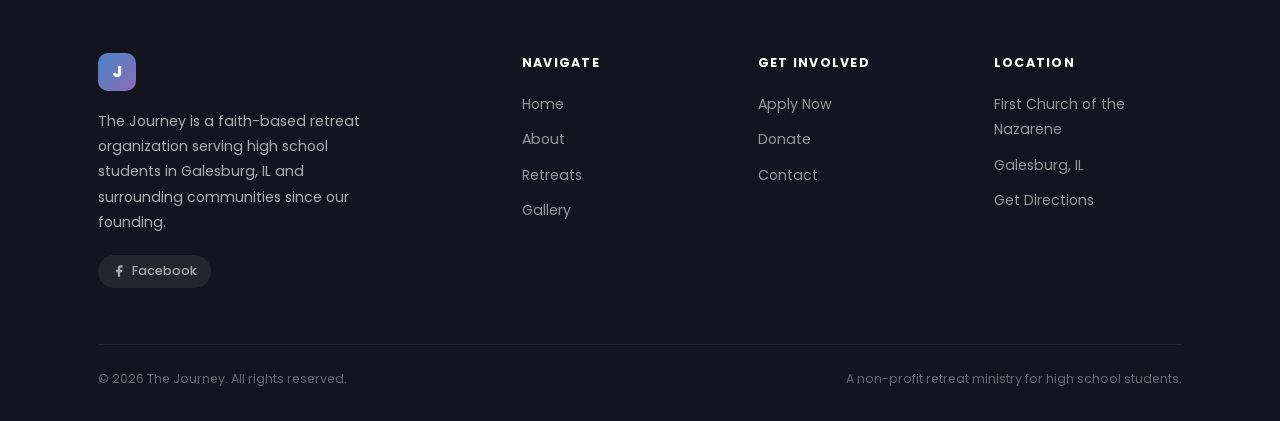
==== commit 0e0fc966: "Update home page content and wire up real contact/application - Replace retreat cards with vision st" ====
--- a/index.html
+++ b/index.html
@@ -5,7 +5,7 @@
   <meta name="viewport" content="width=device-width, initial-scale=1.0" />
   <title>The Journey — Retreat Weekends for High School Students</title>
   <meta name="description" content="The Journey hosts faith-based retreat weekends for high school students in the Galesburg, IL area. A weekend of laughter, growth, faith, and friendship." />
-  <link rel="stylesheet" href="css/styles.css" />
+  <link rel="stylesheet" href="css/styles.css?v=3" />
 </head>
 <body>
 
@@ -55,7 +55,7 @@
       <div class="hero-content">
         <div class="hero-badge">
           <span class="badge-dot"></span>
-          Now accepting applications for Spring 2026
+          <span id="hero-season-badge">Now accepting applications for Spring 2026</span>
         </div>
         <h1>A weekend that <em>changes everything</em></h1>
         <p class="hero-desc">
@@ -152,68 +152,11 @@
     </div>
   </section>
 
-  <!-- ===== UPCOMING RETREATS ===== -->
-  <section>
-    <div class="container">
-      <span class="eyebrow">Upcoming Retreats</span>
-      <h2>Find your weekend</h2>
-      <p class="section-lead">
-        We run two retreats each spring and two each fall, welcoming students from Galesburg
-        and surrounding communities.
-      </p>
-      <div class="retreat-cards">
-        <div class="retreat-card">
-          <div class="img-ph">
-            <svg viewBox="0 0 24 24" fill="none" stroke="currentColor" stroke-width="1.5">
-              <rect x="3" y="3" width="18" height="18" rx="3"/>
-              <circle cx="8.5" cy="8.5" r="1.5"/>
-              <path d="M21 15l-5-5L5 21"/>
-            </svg>
-          </div>
-          <div class="retreat-card-body">
-            <span class="tag tag-spring">Spring 2026</span>
-            <h3>Spring Weekend I</h3>
-            <p>Kick off the spring season with a weekend full of talks, activities, and community. Open to all high school students ages 14–19.</p>
-            <div class="retreat-meta">
-              <span>
-                <svg viewBox="0 0 24 24" fill="none" stroke="currentColor" stroke-width="2"><rect x="3" y="4" width="18" height="18" rx="2"/><line x1="16" y1="2" x2="16" y2="6"/><line x1="8" y1="2" x2="8" y2="6"/><line x1="3" y1="10" x2="21" y2="10"/></svg>
-                Dates TBA
-              </span>
-              <span>
-                <svg viewBox="0 0 24 24" fill="none" stroke="currentColor" stroke-width="2"><path d="M12 2C8.13 2 5 5.13 5 9c0 5.25 7 13 7 13s7-7.75 7-13c0-3.87-3.13-7-7-7z"/><circle cx="12" cy="9" r="2.5"/></svg>
-                Galesburg, IL
-              </span>
-            </div>
-          </div>
-        </div>
-        <div class="retreat-card">
-          <div class="img-ph">
-            <svg viewBox="0 0 24 24" fill="none" stroke="currentColor" stroke-width="1.5">
-              <rect x="3" y="3" width="18" height="18" rx="3"/>
-              <circle cx="8.5" cy="8.5" r="1.5"/>
-              <path d="M21 15l-5-5L5 21"/>
-            </svg>
-          </div>
-          <div class="retreat-card-body">
-            <span class="tag tag-spring">Spring 2026</span>
-            <h3>Spring Weekend II</h3>
-            <p>A second chance to experience The Journey this spring. Same great program, same incredible community, new weekend.</p>
-            <div class="retreat-meta">
-              <span>
-                <svg viewBox="0 0 24 24" fill="none" stroke="currentColor" stroke-width="2"><rect x="3" y="4" width="18" height="18" rx="2"/><line x1="16" y1="2" x2="16" y2="6"/><line x1="8" y1="2" x2="8" y2="6"/><line x1="3" y1="10" x2="21" y2="10"/></svg>
-                Dates TBA
-              </span>
-              <span>
-                <svg viewBox="0 0 24 24" fill="none" stroke="currentColor" stroke-width="2"><path d="M12 2C8.13 2 5 5.13 5 9c0 5.25 7 13 7 13s7-7.75 7-13c0-3.87-3.13-7-7-7z"/><circle cx="12" cy="9" r="2.5"/></svg>
-                Galesburg, IL
-              </span>
-            </div>
-          </div>
-        </div>
-      </div>
-      <div style="text-align:center; margin-top: 32px;">
-        <a href="retreats.html" class="btn btn-ghost">See all retreat details</a>
-      </div>
+  <!-- ===== VISION CALLOUT ===== -->
+  <section class="vision-callout-section">
+    <div class="container tc">
+      <span class="eyebrow">Our Vision</span>
+      <p class="vision-callout-text">Guiding students into a deep relationship with Christ to develop Godly character.</p>
     </div>
   </section>
 
@@ -292,6 +235,6 @@
     </div>
   </footer>
 
-  <script src="js/main.js"></script>
+  <script src="js/main.js?v=2"></script>
 </body>
 </html>
--- a/css/styles.css
+++ b/css/styles.css
@@ -550,6 +550,20 @@
   font-size: 0.88rem;
   color: rgba(255,255,255,0.65);
   font-weight: 500;
+}
+
+
+/* ================================================================
+   HOME — VISION CALLOUT
+   ================================================================ */
+.vision-callout-section { background: var(--bg-alt); }
+.vision-callout-text {
+  font-size: clamp(1.25rem, 2.8vw, 2rem);
+  font-weight: 700;
+  line-height: 1.45;
+  color: var(--blue);
+  max-width: 720px;
+  margin: 16px auto 0;
 }
 
 
@@ -879,6 +893,46 @@
 .form-row { display: grid; grid-template-columns: 1fr 1fr; gap: 16px; }
 .form-group textarea { resize: vertical; min-height: 130px; }
 
+.contact-email-box {
+  display: flex;
+  flex-direction: column;
+  align-items: center;
+  text-align: center;
+  padding: 56px 36px;
+}
+.contact-email-icon {
+  width: 80px;
+  height: 80px;
+  background: var(--blue-light);
+  border-radius: 50%;
+  display: flex;
+  align-items: center;
+  justify-content: center;
+  margin-bottom: 24px;
+  color: var(--blue);
+}
+.contact-email-box h3 { margin-bottom: 12px; }
+.contact-email-box > p {
+  color: var(--muted);
+  font-size: 0.93rem;
+  line-height: 1.75;
+  max-width: 340px;
+  margin-bottom: 28px;
+}
+.contact-email-btn {
+  display: inline-flex;
+  align-items: center;
+  gap: 8px;
+  width: 100%;
+  justify-content: center;
+  font-size: 1rem;
+}
+.contact-email-address {
+  margin-top: 16px;
+  font-size: 0.82rem;
+  color: var(--muted);
+}
+
 
 /* ================================================================
    APPLICATION PAGE
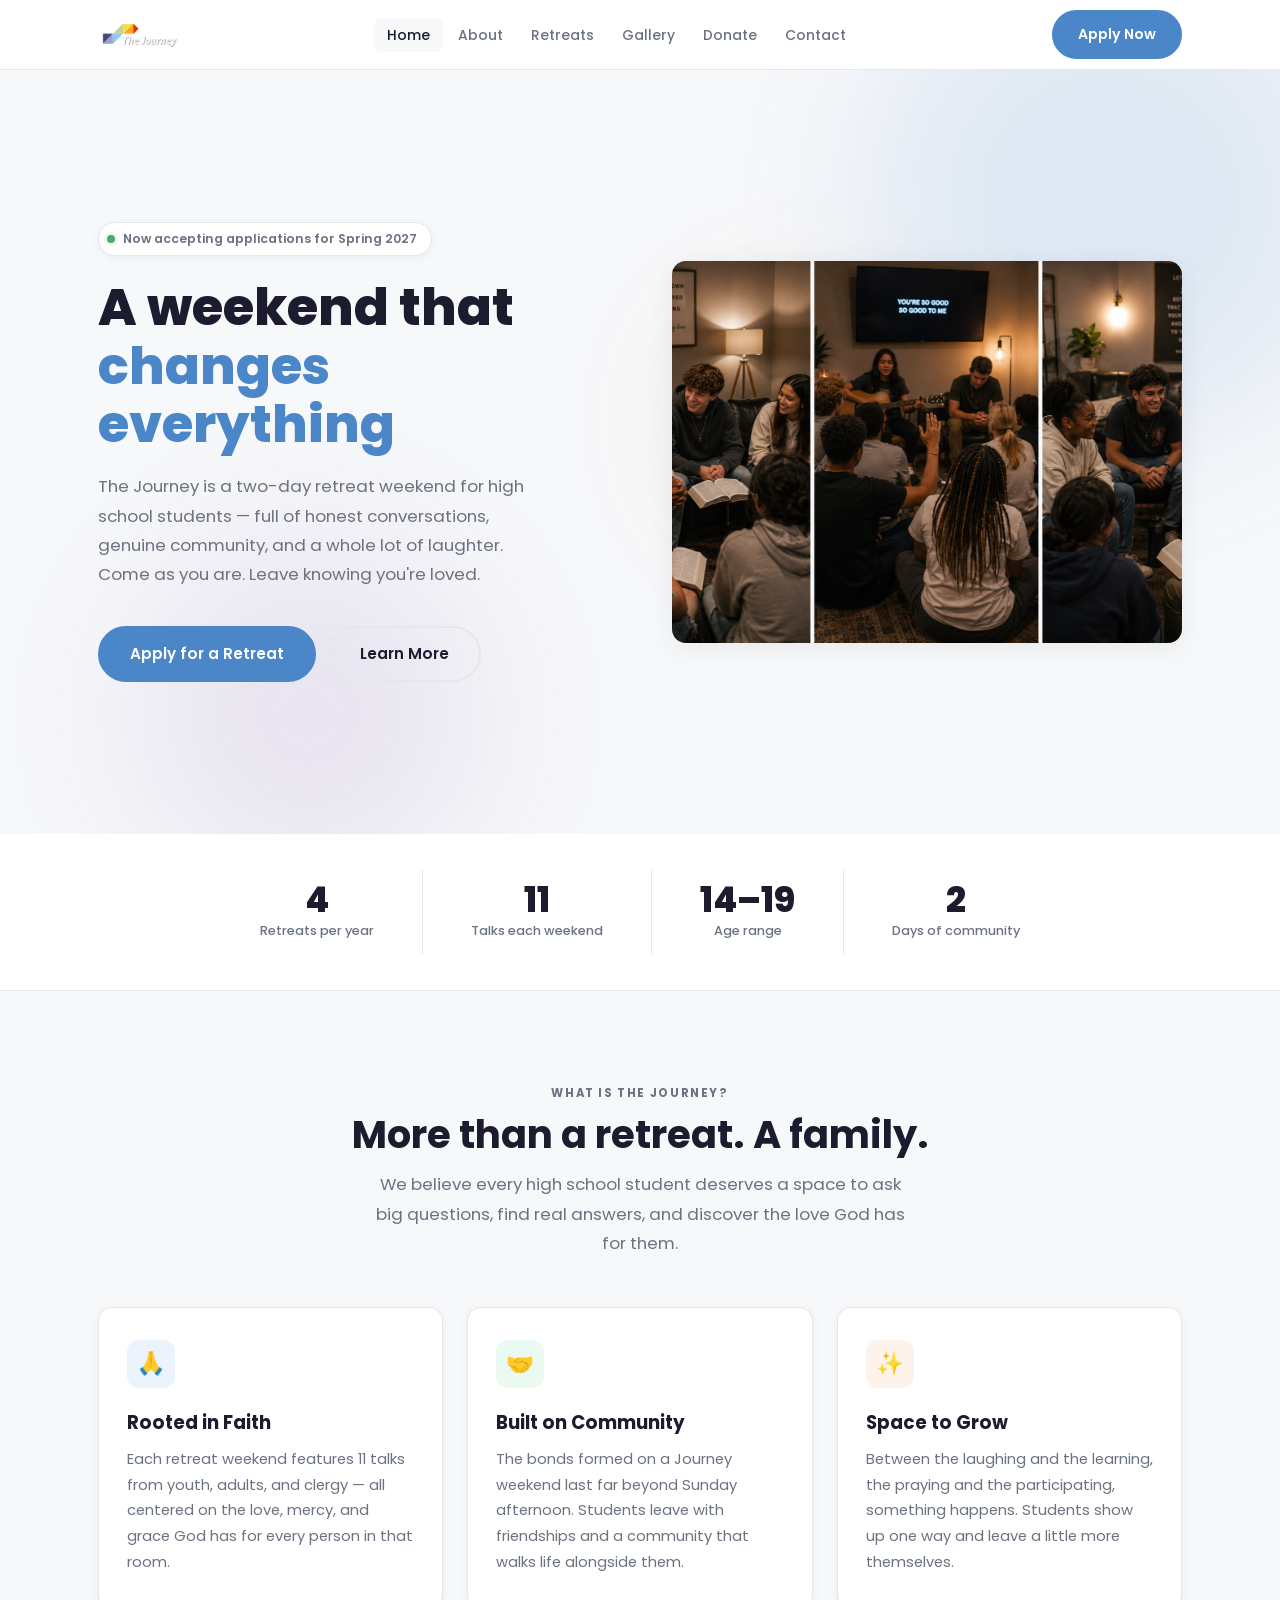
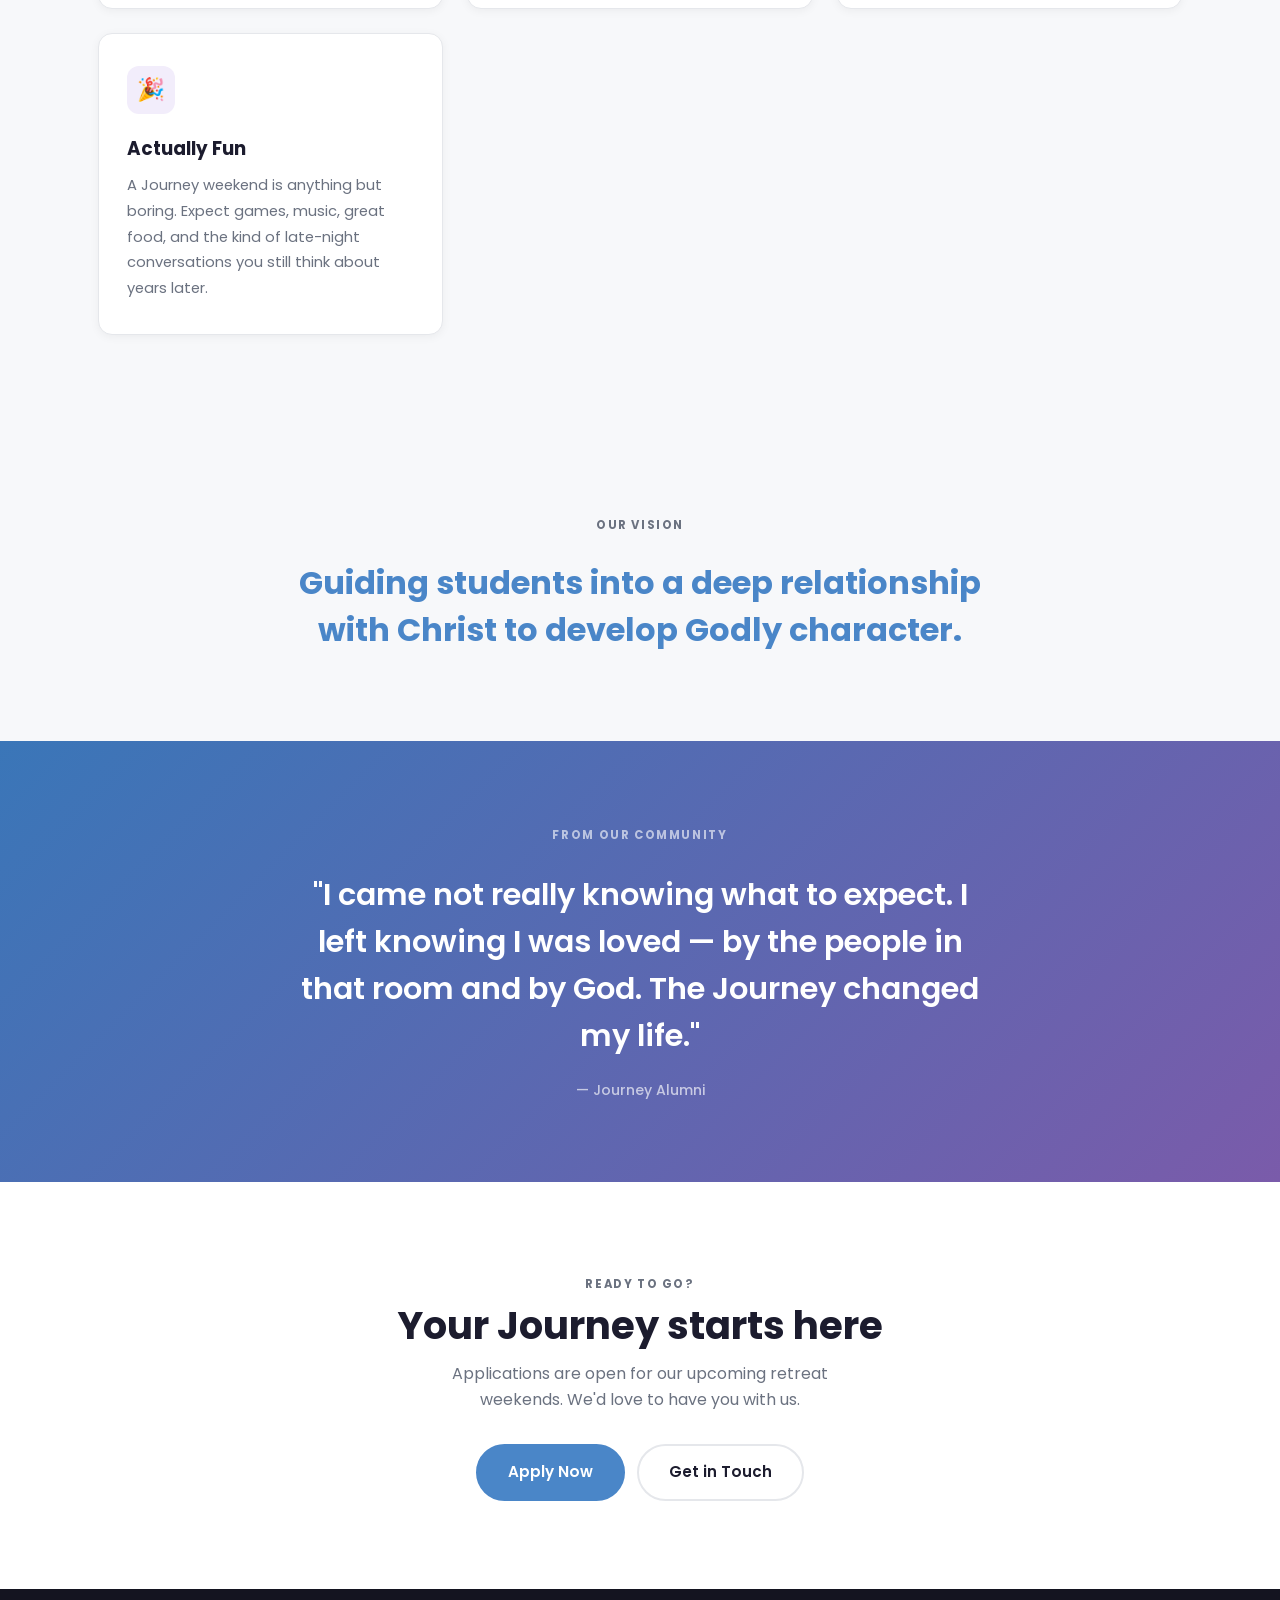
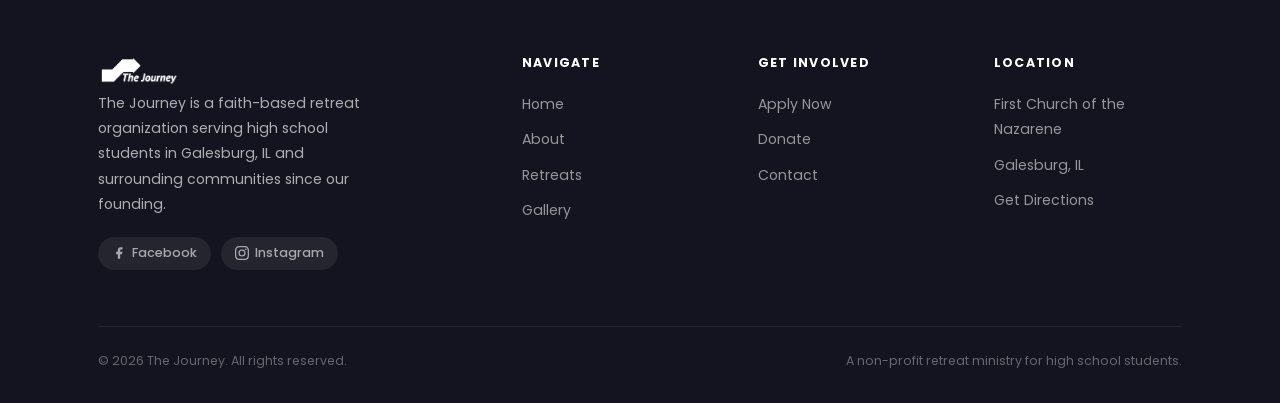
==== commit df3c946f: "Add real images, logo, and social links across all pages - Add images/logo.png, hero.png, about-stor" ====
--- a/index.html
+++ b/index.html
@@ -13,8 +13,7 @@
   <nav class="navbar">
     <div class="container">
       <a href="index.html" class="nav-logo">
-        <div class="logo-mark">J</div>
-        The Journey
+        <img src="images/logo.png" alt="The Journey" class="nav-logo-img">
       </a>
       <ul class="nav-links">
         <li><a href="index.html" class="active">Home</a></li>
@@ -68,14 +67,7 @@
         </div>
       </div>
       <div class="hero-img-wrap">
-        <div class="img-ph">
-          <svg viewBox="0 0 24 24" fill="none" stroke="currentColor" stroke-width="1.5">
-            <rect x="3" y="3" width="18" height="18" rx="3"/>
-            <circle cx="8.5" cy="8.5" r="1.5"/>
-            <path d="M21 15l-5-5L5 21"/>
-          </svg>
-          Retreat Photo
-        </div>
+        <img src="images/hero.png" alt="Students at a Journey retreat" class="hero-photo">
       </div>
     </div>
   </section>
@@ -190,15 +182,19 @@
     <div class="container">
       <div class="footer-grid">
         <div class="footer-brand">
-          <div class="logo-mark">J</div>
+          <img src="images/logo.png" alt="The Journey" class="footer-logo-img">
           <p>
             The Journey is a faith-based retreat organization serving high school students
             in Galesburg, IL and surrounding communities since our founding.
           </p>
           <div class="footer-social">
-            <a href="#" class="social-pill" aria-label="Facebook">
+            <a href="https://www.facebook.com/thejourney.galesburg/" class="social-pill" aria-label="Facebook" target="_blank" rel="noopener">
               <svg viewBox="0 0 24 24" fill="currentColor"><path d="M18 2h-3a5 5 0 00-5 5v3H7v4h3v8h4v-8h3l1-4h-4V7a1 1 0 011-1h3z"/></svg>
               Facebook
+            </a>
+          <a href="https://www.instagram.com/thejourney.galesburg/" class="social-pill" aria-label="Instagram" target="_blank" rel="noopener">
+              <svg viewBox="0 0 24 24" fill="currentColor" width="16" height="16"><path d="M12 2.163c3.204 0 3.584.012 4.85.07 3.252.148 4.771 1.691 4.919 4.919.058 1.265.069 1.645.069 4.849 0 3.205-.012 3.584-.069 4.849-.149 3.225-1.664 4.771-4.919 4.919-1.266.058-1.644.07-4.85.07-3.204 0-3.584-.012-4.849-.07-3.26-.149-4.771-1.699-4.919-4.92-.058-1.265-.07-1.644-.07-4.849 0-3.204.013-3.583.07-4.849.149-3.227 1.664-4.771 4.919-4.919 1.266-.057 1.645-.069 4.849-.069zM12 0C8.741 0 8.333.014 7.053.072 2.695.272.273 2.69.073 7.052.014 8.333 0 8.741 0 12c0 3.259.014 3.668.072 4.948.2 4.358 2.618 6.78 6.98 6.98C8.333 23.986 8.741 24 12 24c3.259 0 3.668-.014 4.948-.072 4.354-.2 6.782-2.618 6.979-6.98.059-1.28.073-1.689.073-4.948 0-3.259-.014-3.667-.072-4.947-.196-4.354-2.617-6.78-6.979-6.98C15.668.014 15.259 0 12 0zm0 5.838a6.162 6.162 0 1 0 0 12.324 6.162 6.162 0 0 0 0-12.324zM12 16a4 4 0 1 1 0-8 4 4 0 0 1 0 8zm6.406-11.845a1.44 1.44 0 1 0 0 2.881 1.44 1.44 0 0 0 0-2.881z"/></svg>
+              Instagram
             </a>
           </div>
         </div>
--- a/css/styles.css
+++ b/css/styles.css
@@ -176,8 +176,9 @@
   font-size: 1rem;
   flex-shrink: 0;
 }
-/* When actual logo image is swapped in */
-.logo-mark img { width: 100%; height: 100%; object-fit: contain; border-radius: 10px; }
+/* Real logo image */
+.nav-logo-img { height: 38px; width: auto; display: block; }
+.footer-logo-img { height: 38px; width: auto; display: block; filter: brightness(0) invert(1); }
 
 /* Links */
 .nav-links {
@@ -416,6 +417,10 @@
   box-shadow: var(--shadow);
 }
 .hero-img-wrap .img-ph { aspect-ratio: 4/3; width: 100%; }
+.hero-img-wrap .hero-photo { width: 100%; display: block; aspect-ratio: 4/3; object-fit: cover; }
+
+/* Real photos in split sections */
+.split-img .split-photo { width: 100%; display: block; aspect-ratio: 5/4; object-fit: cover; }
 
 
 /* ================================================================
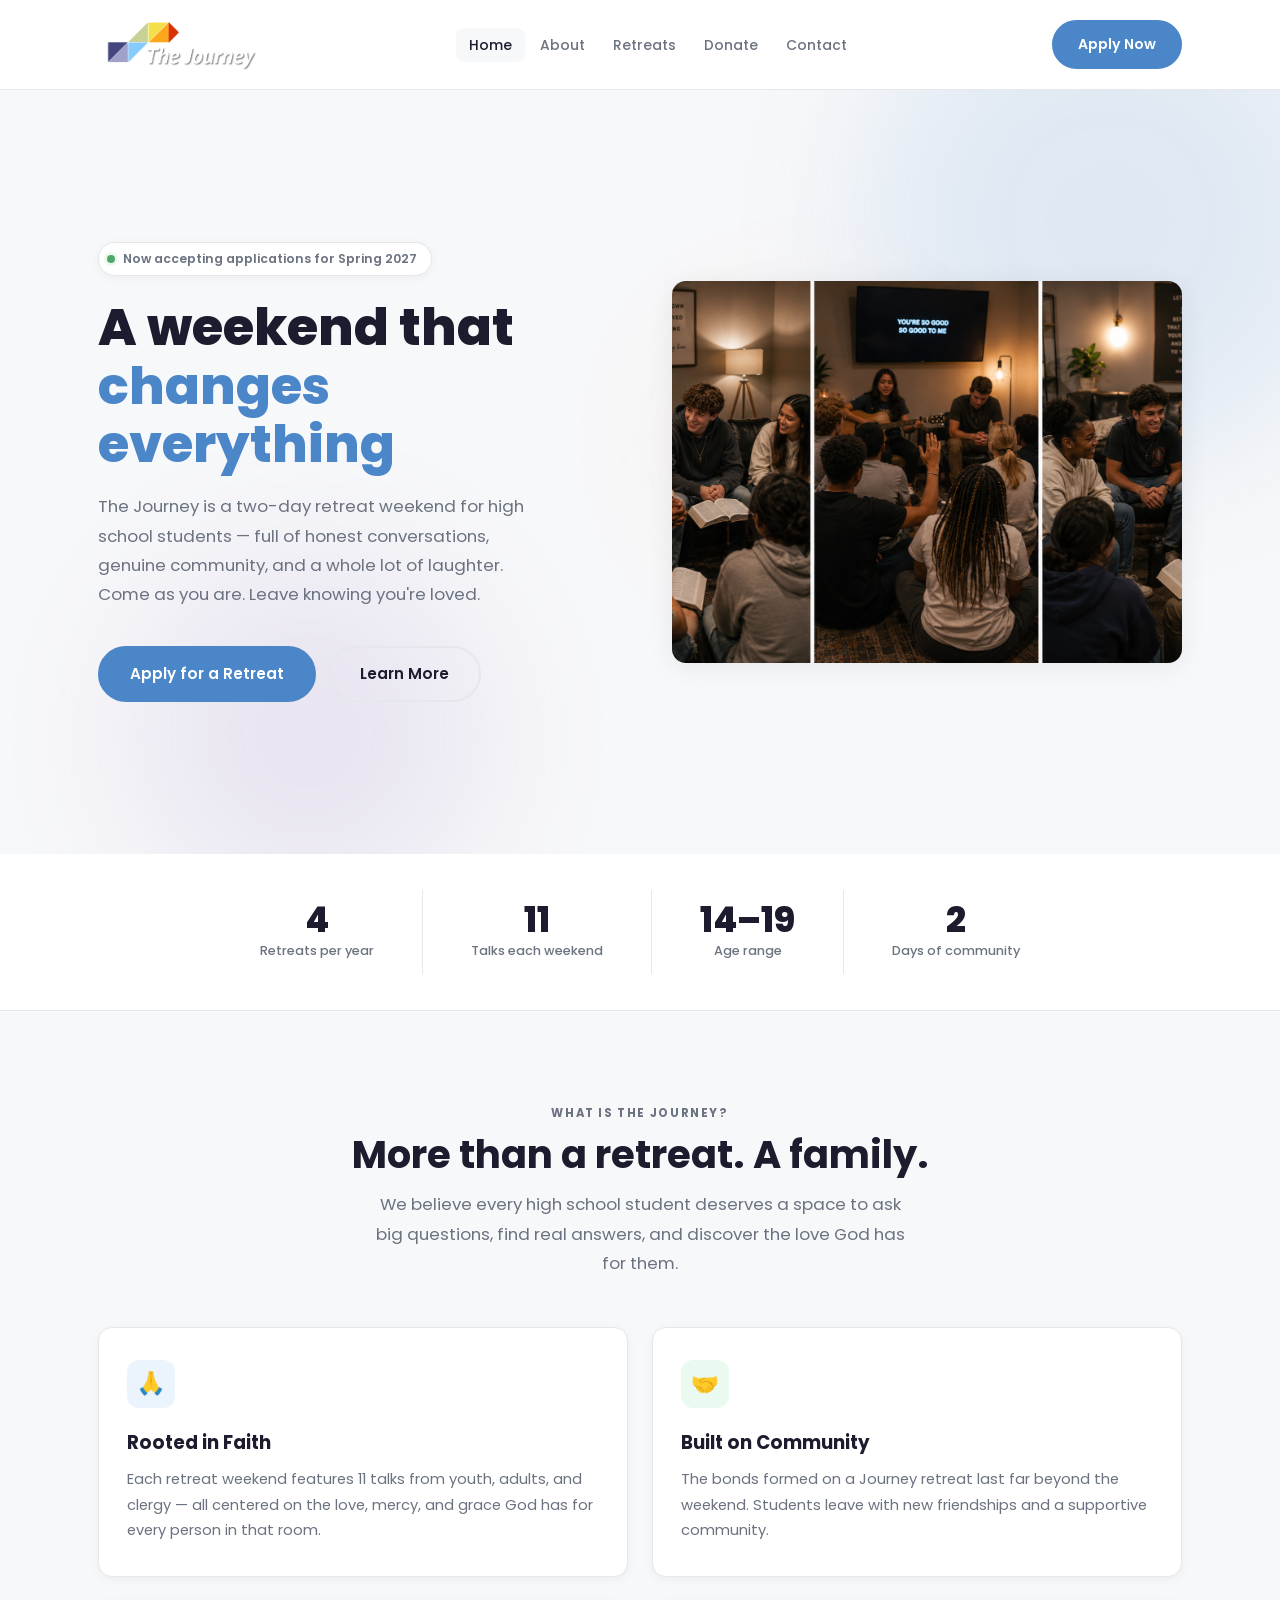
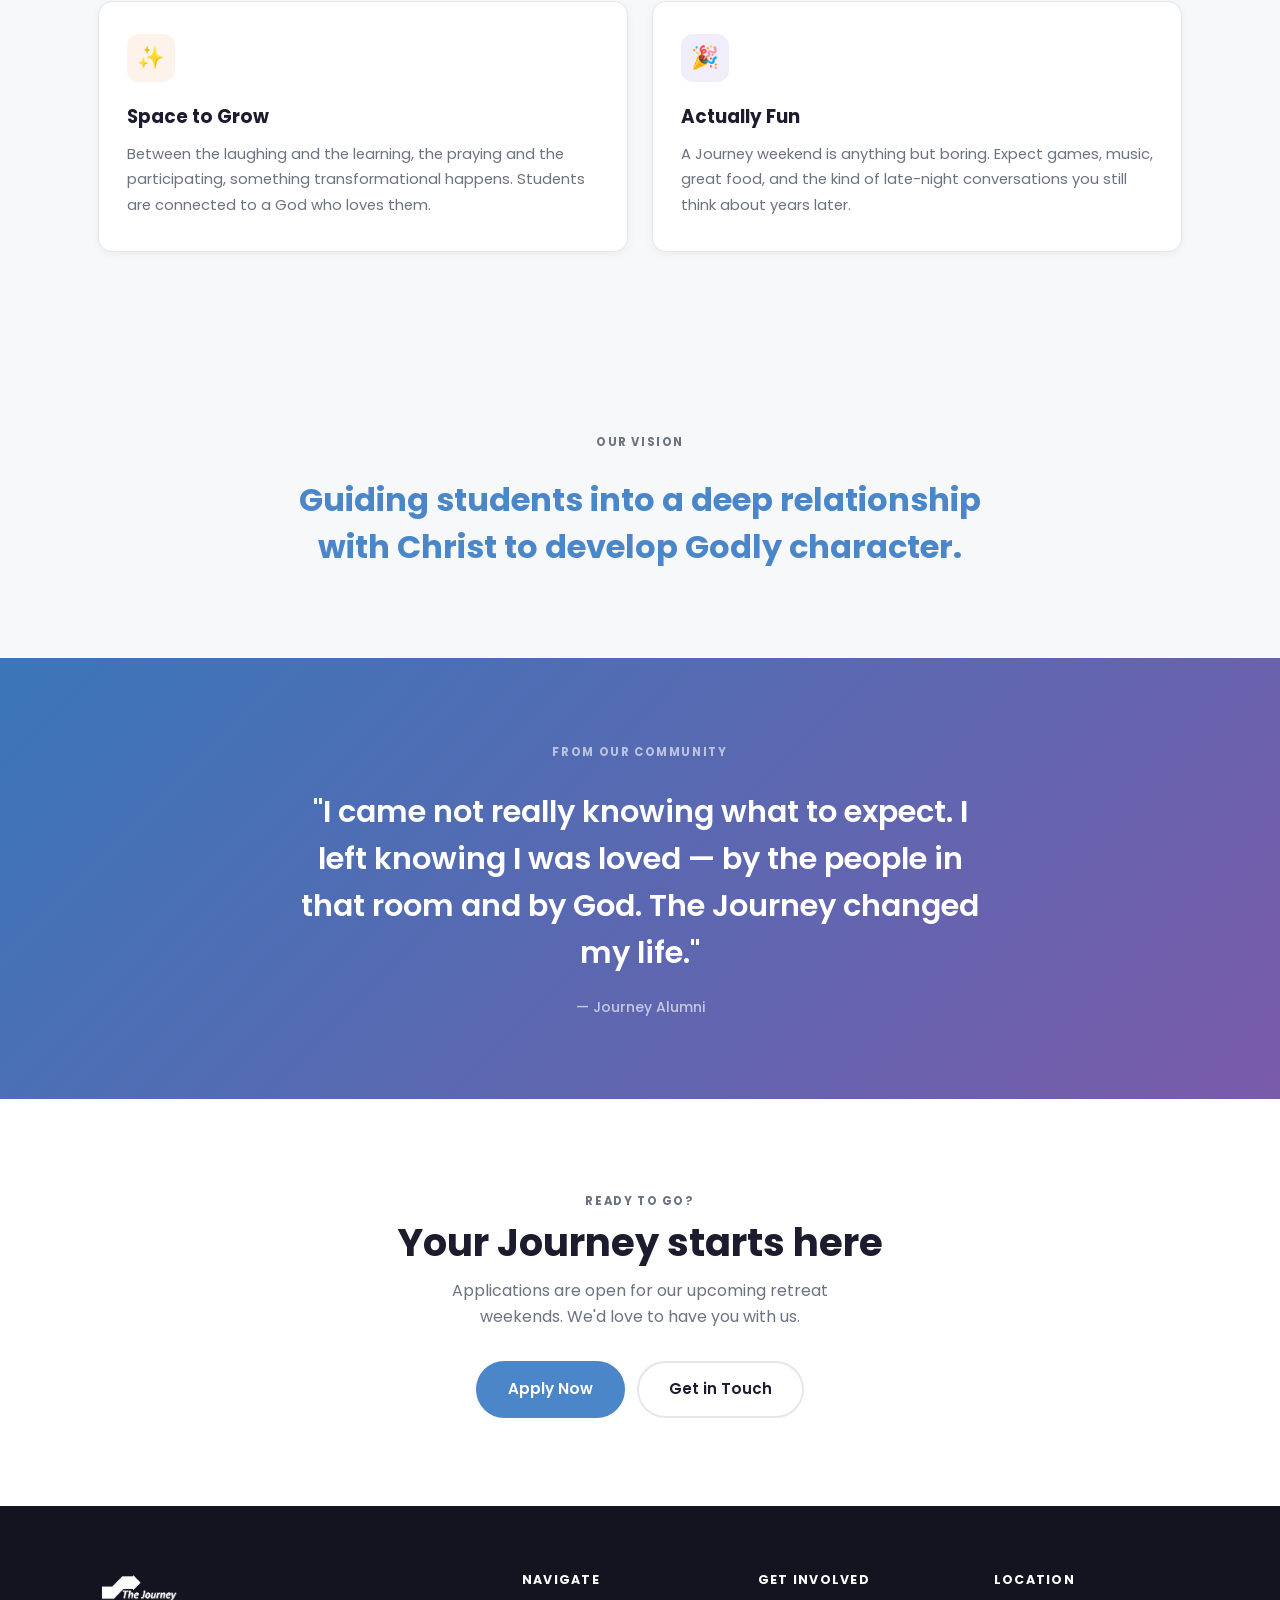
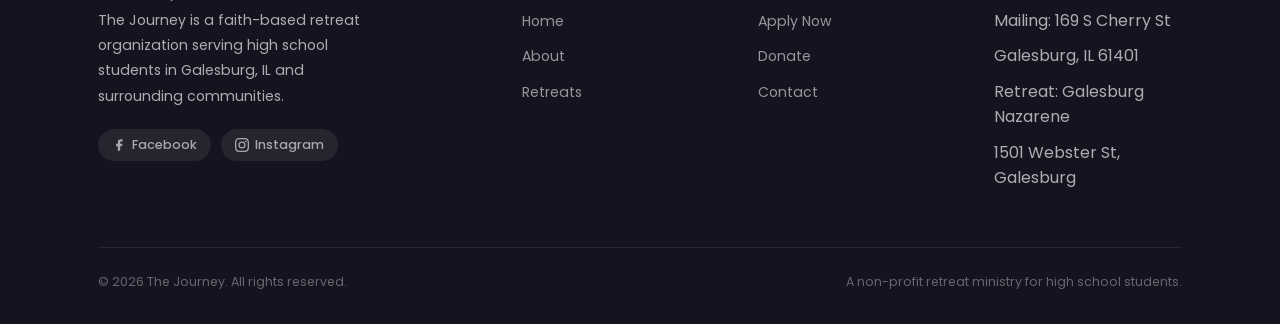
==== commit 239d7034: "Content updates, nav cleanup, and real donation/volunteer links - Removed Gallery from nav and foote" ====
--- a/index.html
+++ b/index.html
@@ -19,7 +19,6 @@
         <li><a href="index.html" class="active">Home</a></li>
         <li><a href="about.html">About</a></li>
         <li><a href="retreats.html">Retreats</a></li>
-        <li><a href="gallery.html">Gallery</a></li>
         <li><a href="donate.html">Donate</a></li>
         <li><a href="contact.html">Contact</a></li>
       </ul>
@@ -37,7 +36,6 @@
     <a href="index.html">Home</a>
     <a href="about.html">About</a>
     <a href="retreats.html">Retreats</a>
-    <a href="gallery.html">Gallery</a>
     <a href="donate.html">Donate</a>
     <a href="contact.html">Contact</a>
     <a href="application.html" class="btn btn-primary">Apply Now</a>
@@ -107,7 +105,7 @@
           find real answers, and discover the love God has for them.
         </p>
       </div>
-      <div class="cards-grid">
+      <div class="cards-grid" style="grid-template-columns: repeat(2, 1fr);">
         <div class="card">
           <div class="card-icon card-icon-blue">🙏</div>
           <h3>Rooted in Faith</h3>
@@ -120,8 +118,8 @@
           <div class="card-icon card-icon-green">🤝</div>
           <h3>Built on Community</h3>
           <p>
-            The bonds formed on a Journey weekend last far beyond Sunday afternoon.
-            Students leave with friendships and a community that walks life alongside them.
+            The bonds formed on a Journey retreat last far beyond the weekend.
+            Students leave with new friendships and a supportive community.
           </p>
         </div>
         <div class="card">
@@ -129,7 +127,7 @@
           <h3>Space to Grow</h3>
           <p>
             Between the laughing and the learning, the praying and the participating,
-            something happens. Students show up one way and leave a little more themselves.
+            something transformational happens. Students are connected to a God who loves them.
           </p>
         </div>
         <div class="card">
@@ -185,7 +183,7 @@
           <img src="images/logo.png" alt="The Journey" class="footer-logo-img">
           <p>
             The Journey is a faith-based retreat organization serving high school students
-            in Galesburg, IL and surrounding communities since our founding.
+            in Galesburg, IL and surrounding communities.
           </p>
           <div class="footer-social">
             <a href="https://www.facebook.com/thejourney.galesburg/" class="social-pill" aria-label="Facebook" target="_blank" rel="noopener">
@@ -204,8 +202,7 @@
             <li><a href="index.html">Home</a></li>
             <li><a href="about.html">About</a></li>
             <li><a href="retreats.html">Retreats</a></li>
-            <li><a href="gallery.html">Gallery</a></li>
-          </ul>
+              </ul>
         </div>
         <div class="footer-col">
           <h4>Get Involved</h4>
@@ -218,9 +215,10 @@
         <div class="footer-col">
           <h4>Location</h4>
           <ul>
-            <li><a href="#">First Church of the Nazarene</a></li>
-            <li><a href="#">Galesburg, IL</a></li>
-            <li><a href="contact.html">Get Directions</a></li>
+            <li>Mailing: 169 S Cherry St</li>
+            <li>Galesburg, IL 61401</li>
+            <li>Retreat: Galesburg Nazarene</li>
+            <li>1501 Webster St, Galesburg</li>
           </ul>
         </div>
       </div>
--- a/css/styles.css
+++ b/css/styles.css
@@ -36,7 +36,7 @@
   --shadow:    0 4px 28px rgba(0,0,0,0.07);
   --shadow-sm: 0 2px 10px rgba(0,0,0,0.05);
 
-  --nav-h: 70px;
+  --nav-h: 90px;
   --max-w: 1140px;
 }
 
@@ -177,7 +177,7 @@
   flex-shrink: 0;
 }
 /* Real logo image */
-.nav-logo-img { height: 38px; width: auto; display: block; }
+.nav-logo-img { height: 76px; width: auto; display: block; }
 .footer-logo-img { height: 38px; width: auto; display: block; filter: brightness(0) invert(1); }
 
 /* Links */
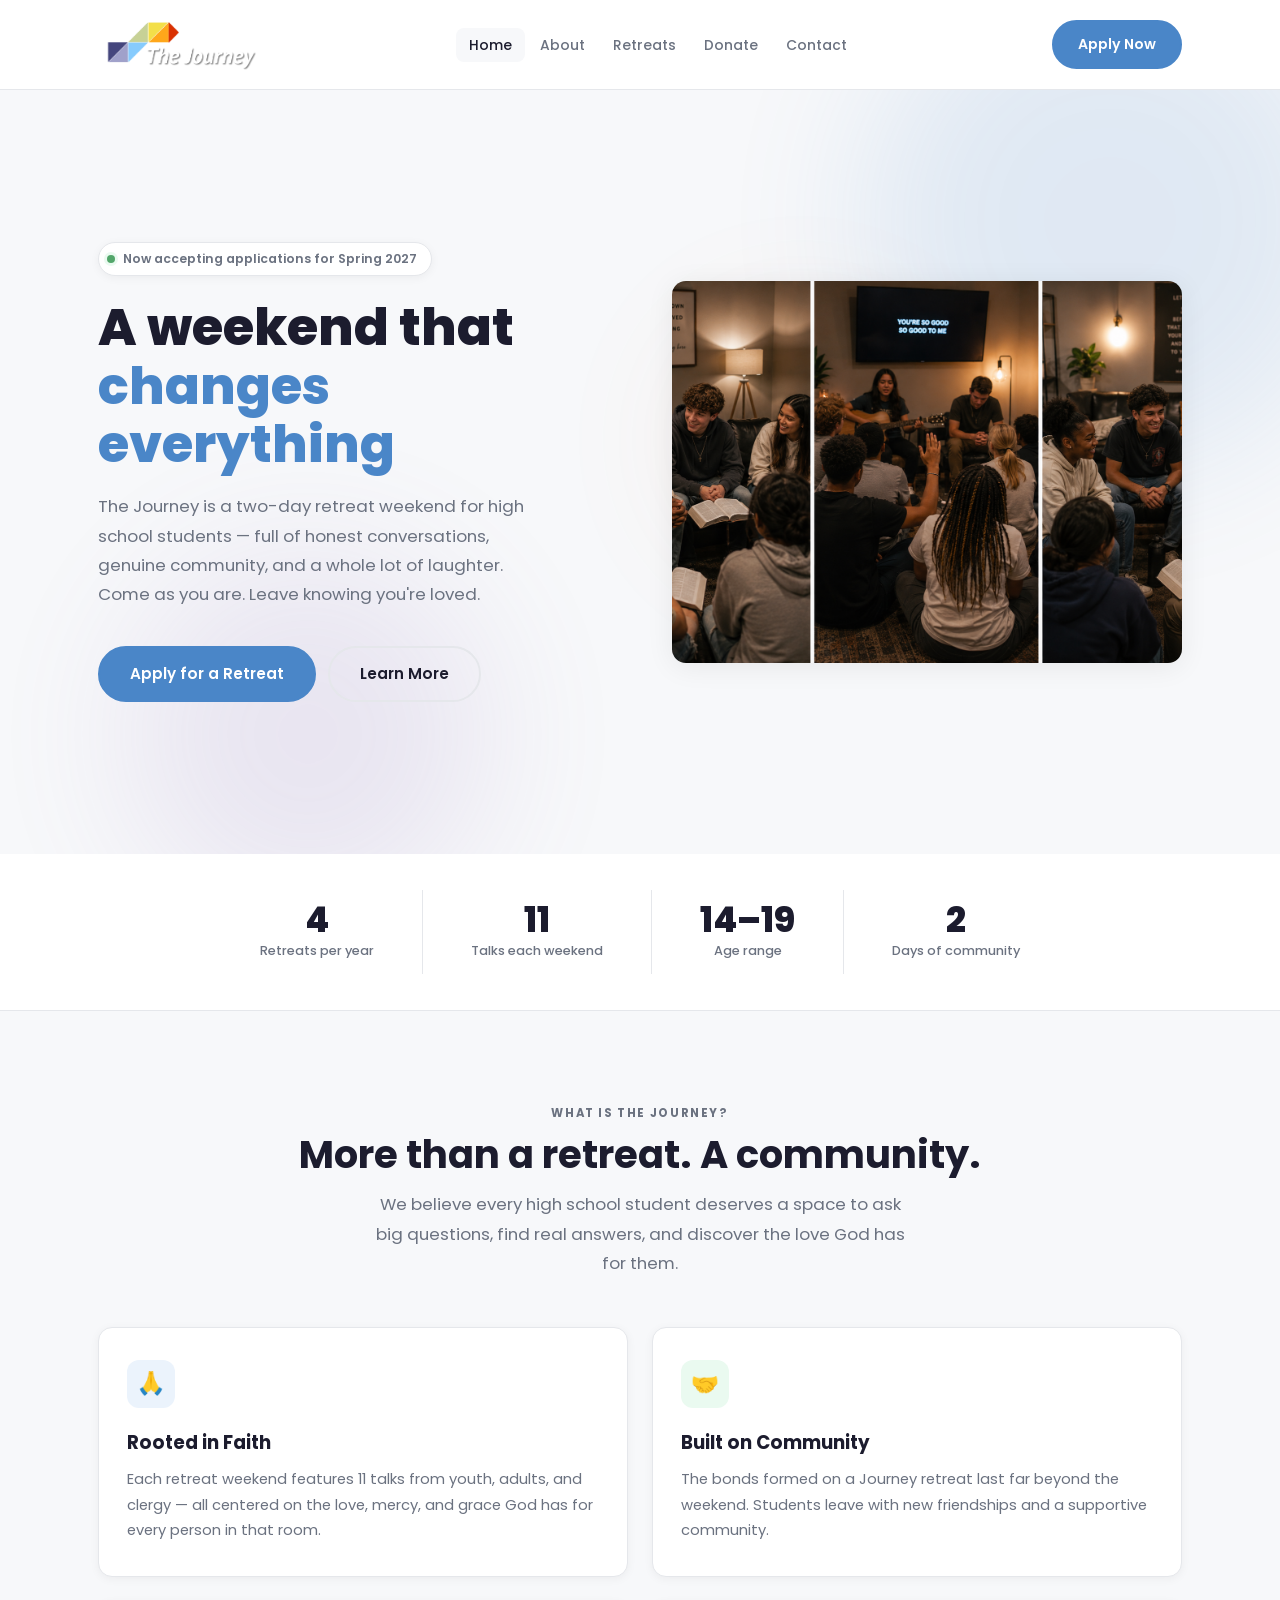
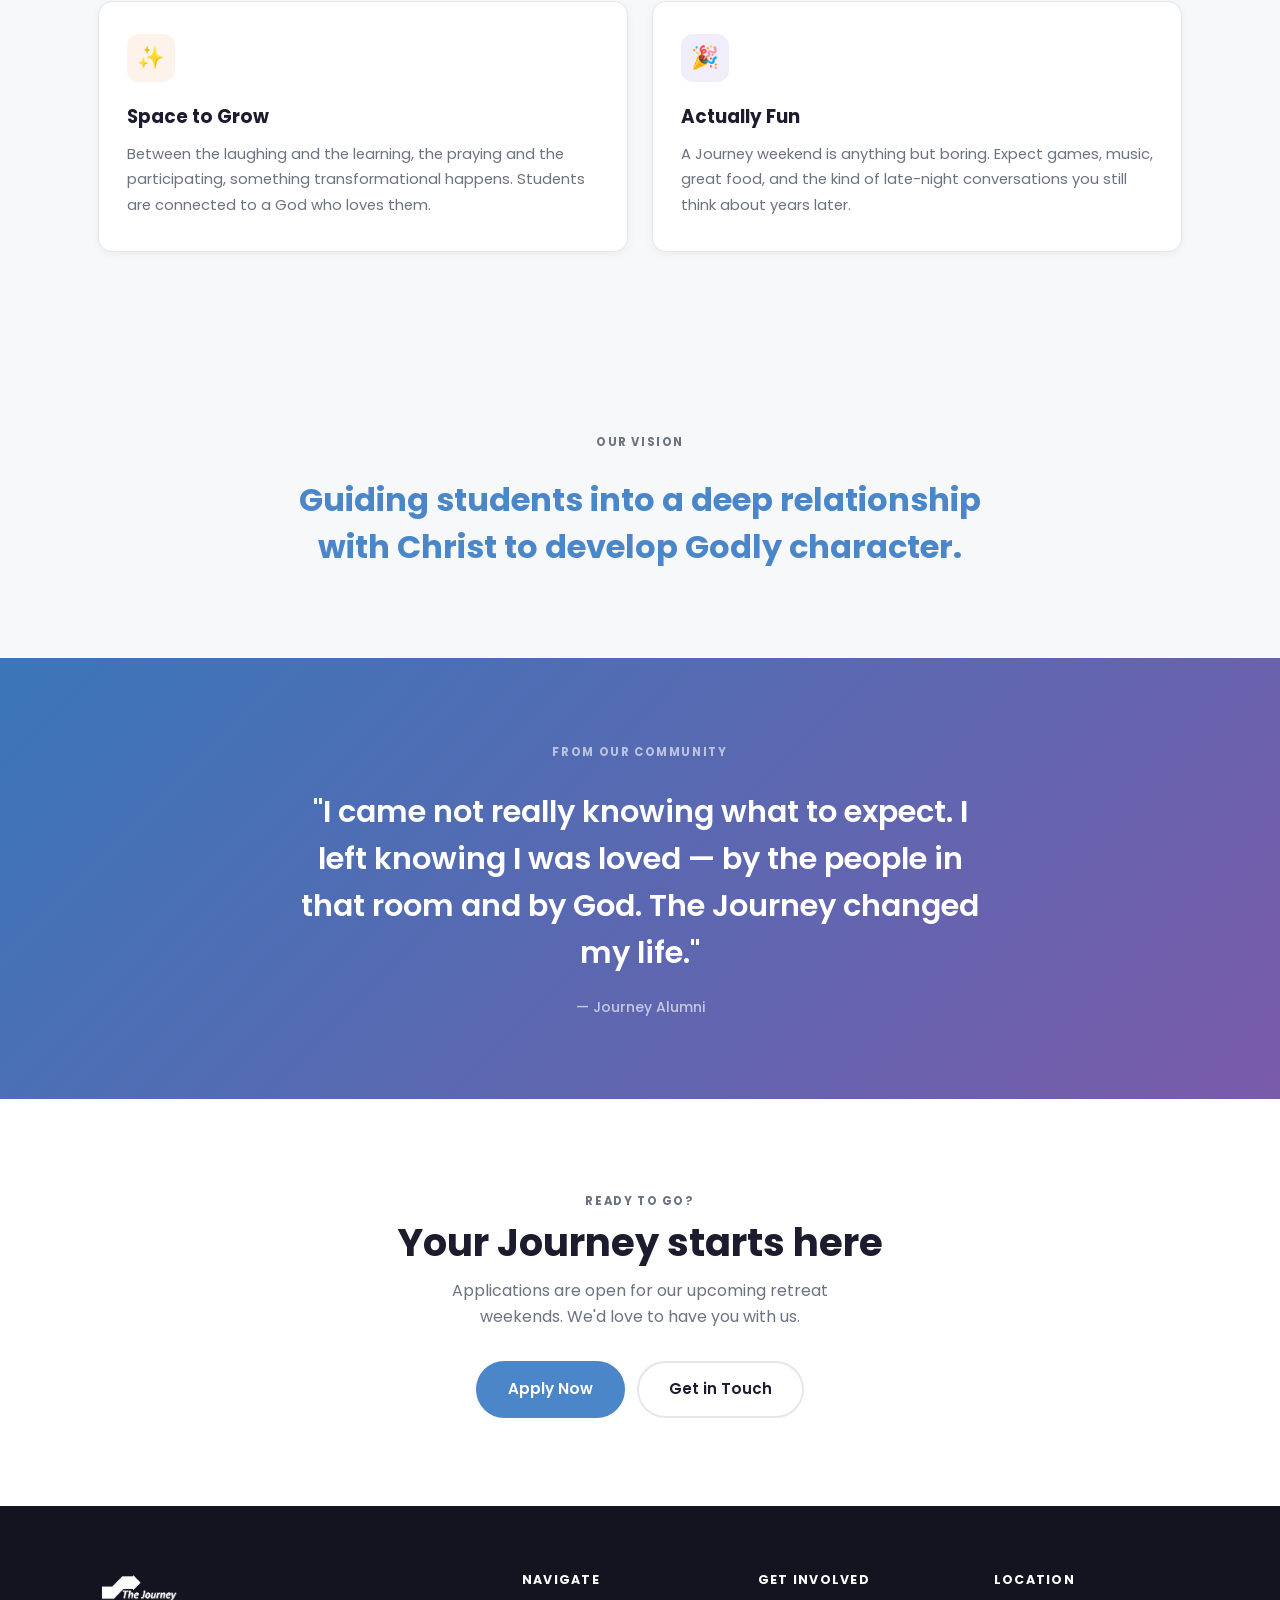
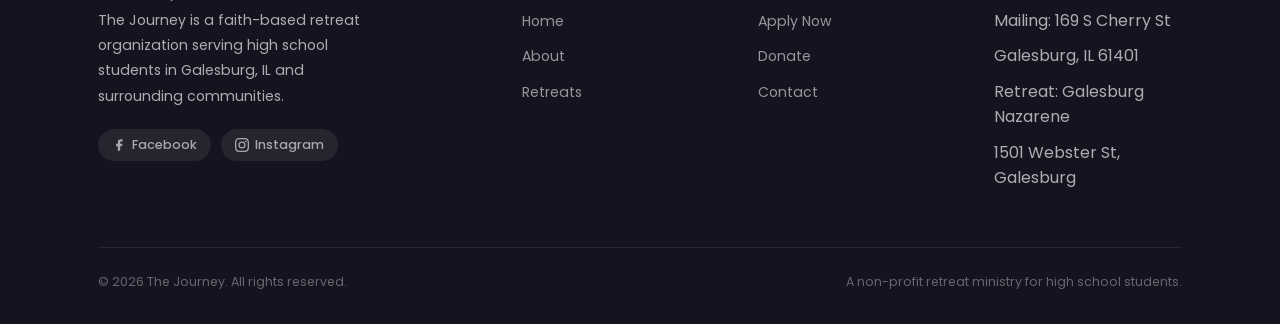
==== commit 0518bd19: "Update home page heading from family to community Co-Authored-By: Claude Sonnet 4.6 <noreply@anthrop" ====
--- a/index.html
+++ b/index.html
@@ -99,7 +99,7 @@
     <div class="container">
       <div class="tc">
         <span class="eyebrow">What is The Journey?</span>
-        <h2>More than a retreat. A family.</h2>
+        <h2>More than a retreat. A community.</h2>
         <p class="section-lead">
           We believe every high school student deserves a space to ask big questions,
           find real answers, and discover the love God has for them.
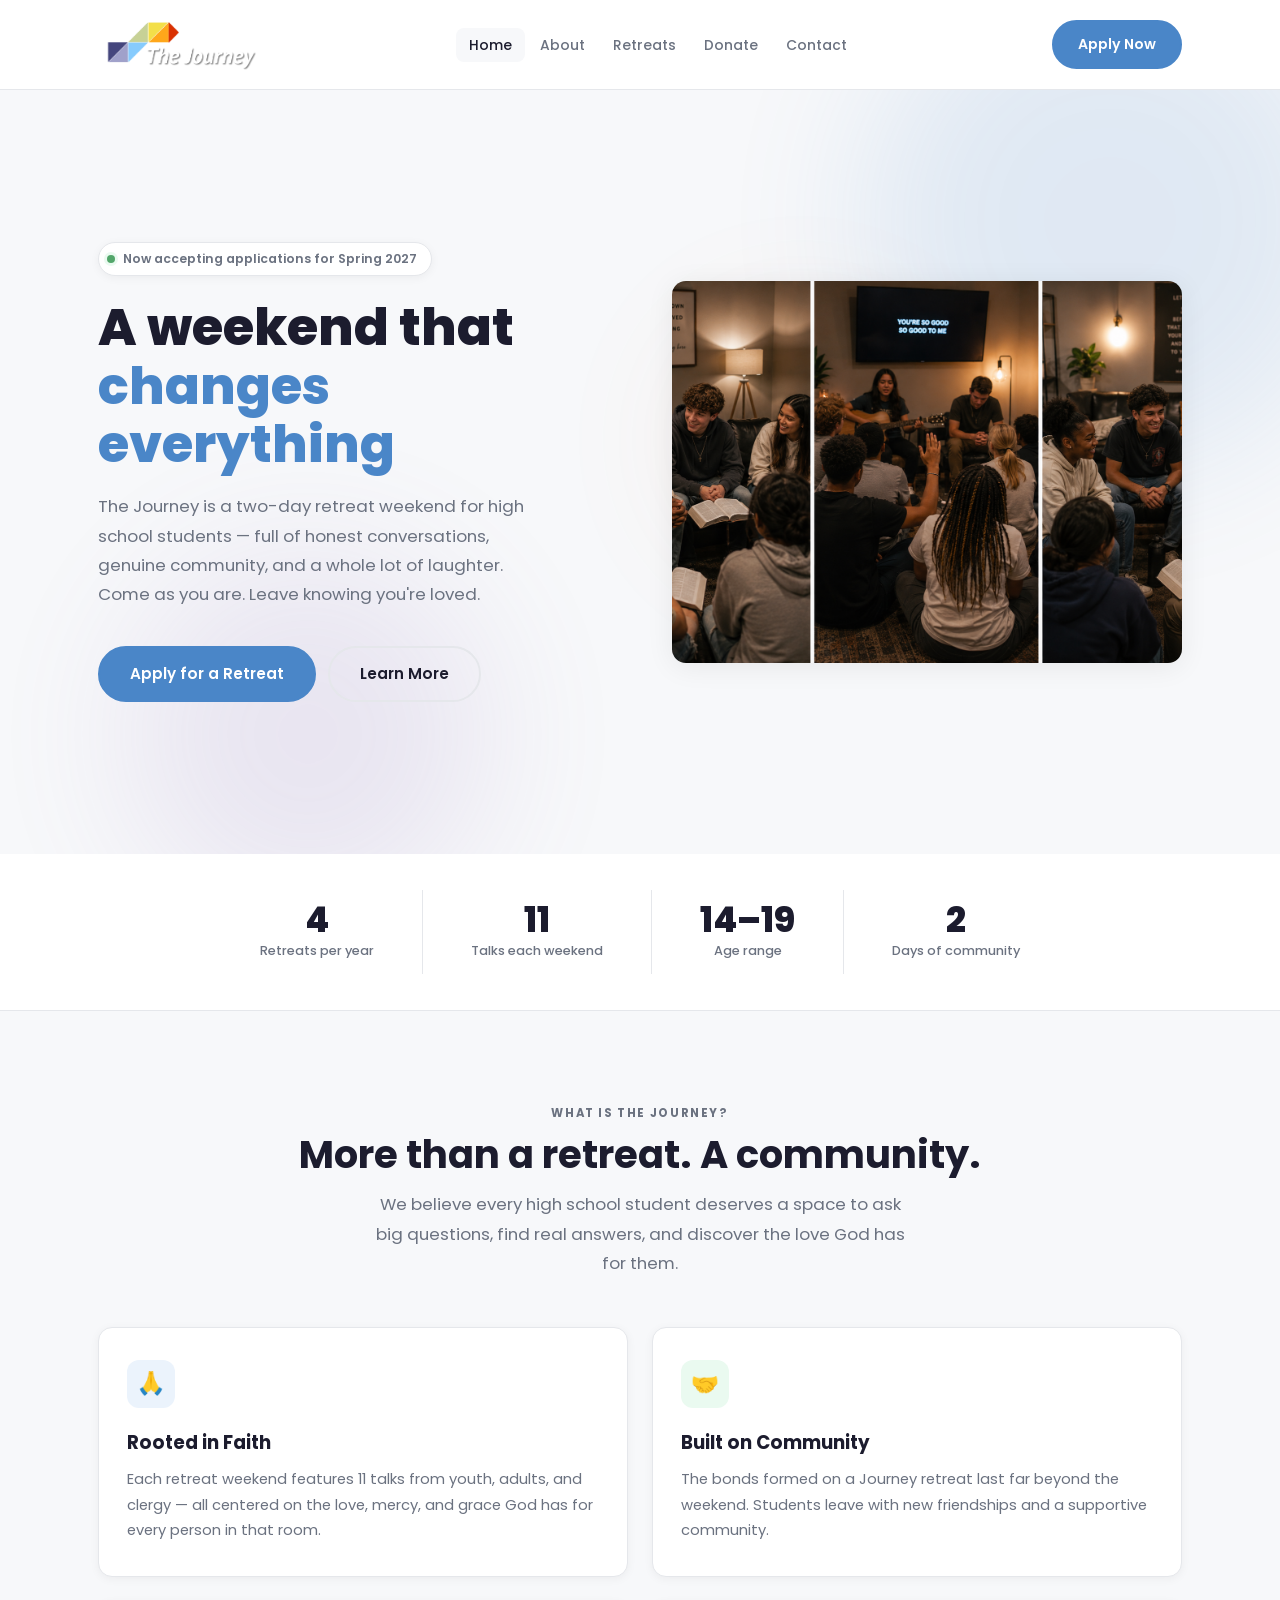
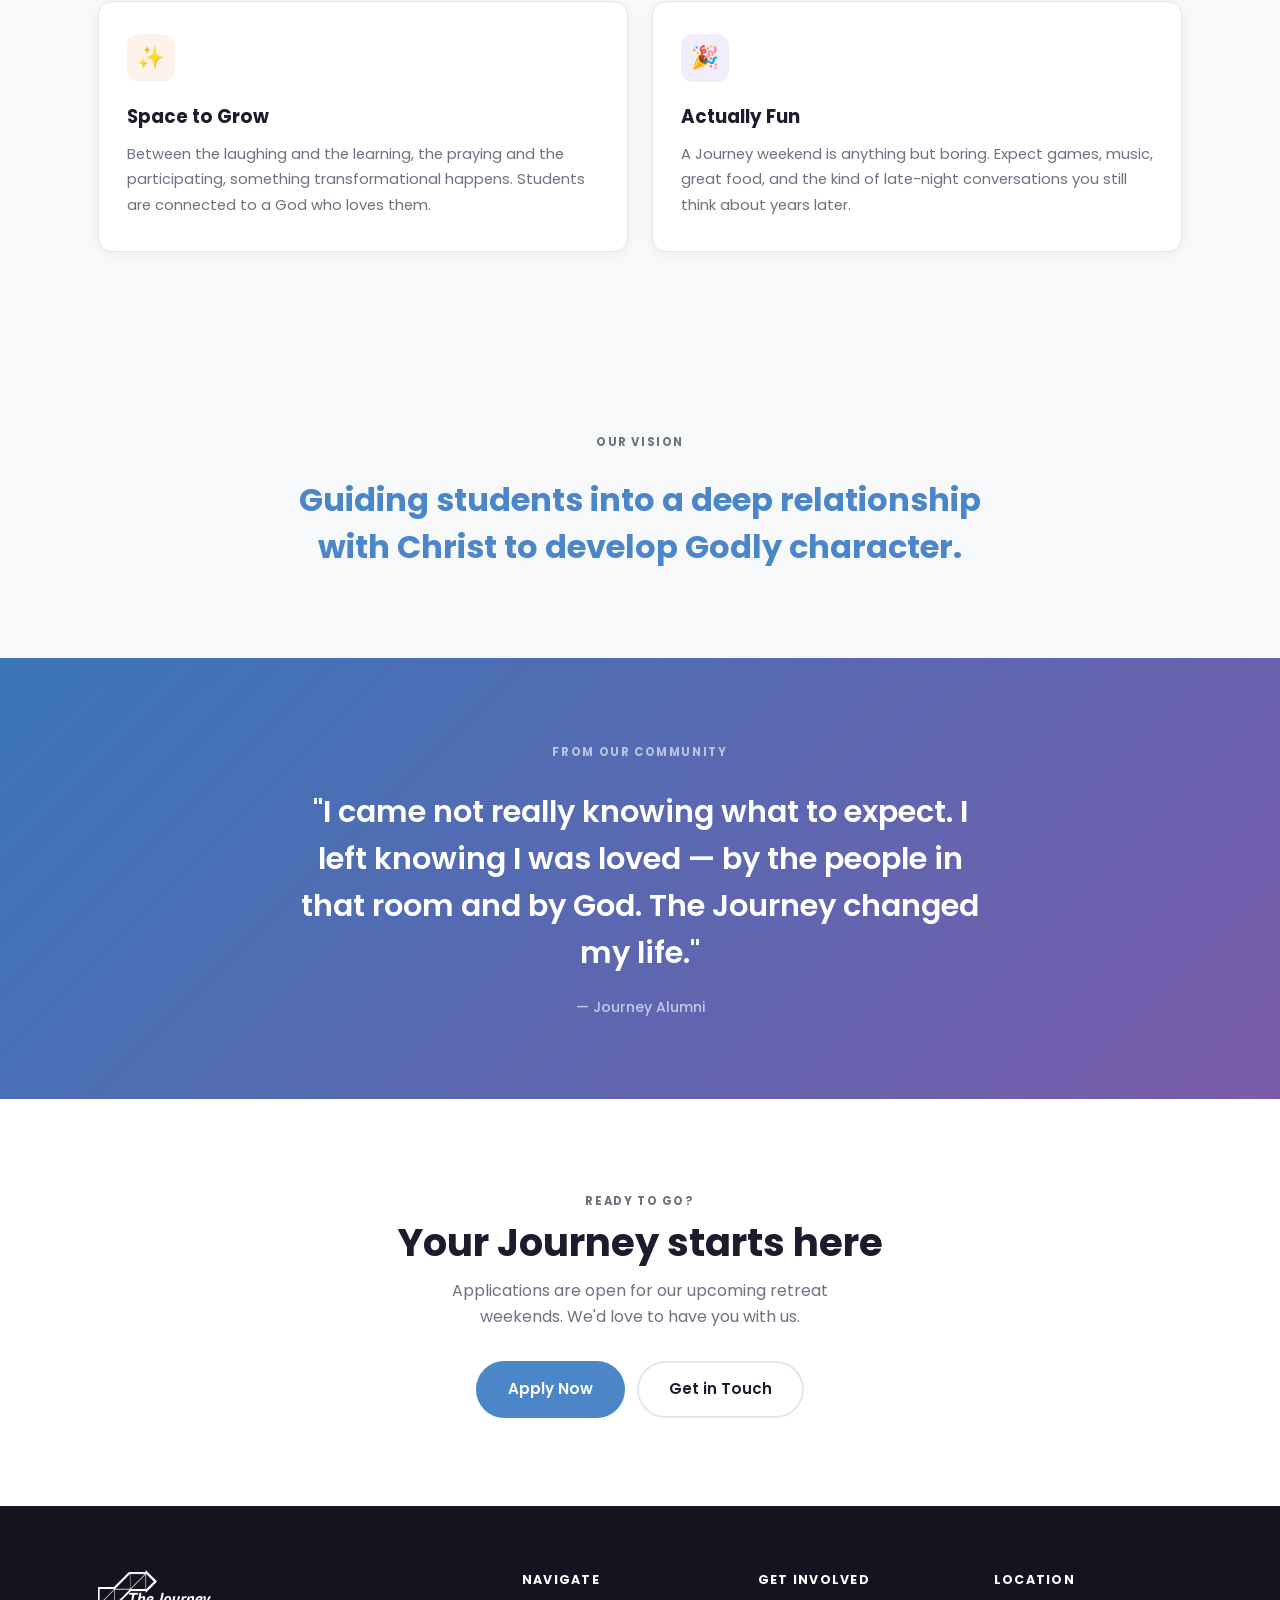
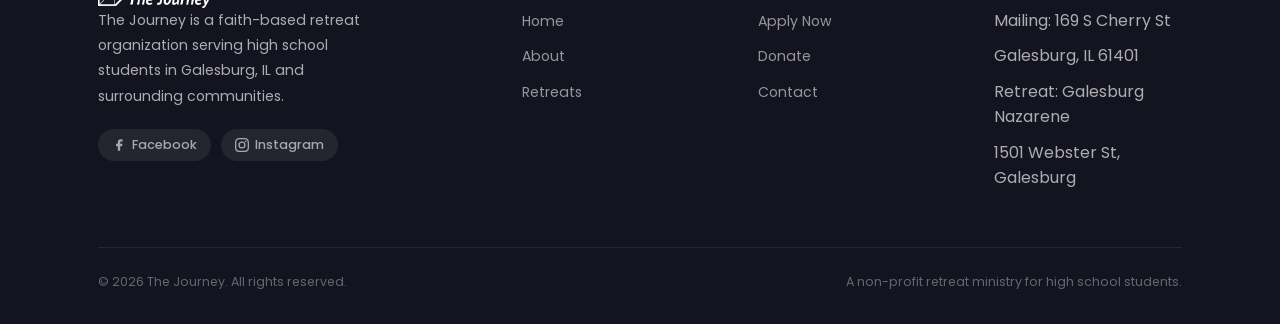
==== commit a6387f8a: "Use logo-white.png in footer across all pages Replaces logo.png + CSS invert filter with dedicated w" ====
--- a/index.html
+++ b/index.html
@@ -180,7 +180,7 @@
     <div class="container">
       <div class="footer-grid">
         <div class="footer-brand">
-          <img src="images/logo.png" alt="The Journey" class="footer-logo-img">
+          <img src="images/logo-white.png" alt="The Journey" class="footer-logo-img">
           <p>
             The Journey is a faith-based retreat organization serving high school students
             in Galesburg, IL and surrounding communities.
--- a/css/styles.css
+++ b/css/styles.css
@@ -178,7 +178,7 @@
 }
 /* Real logo image */
 .nav-logo-img { height: 76px; width: auto; display: block; }
-.footer-logo-img { height: 38px; width: auto; display: block; filter: brightness(0) invert(1); }
+.footer-logo-img { height: 38px; width: auto; display: block; }
 
 /* Links */
 .nav-links {
